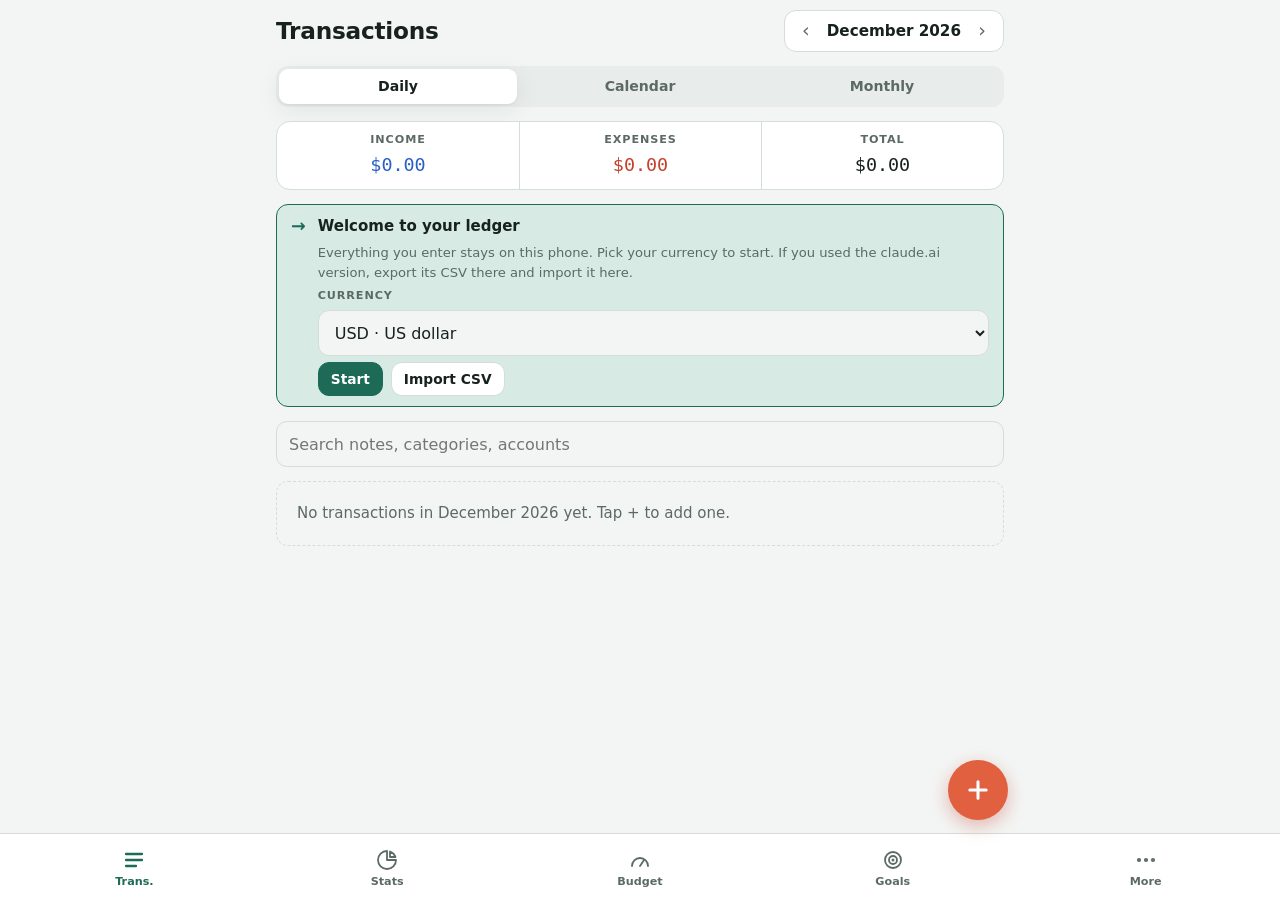
==== index.html @ 8fab9b61 "Spending Ledger: installable offline money manager Installable web app with income, expenses, transf" ====
<!doctype html>
<html lang="en">
<head>
<meta charset="utf-8">
<meta name="viewport" content="width=device-width, initial-scale=1, viewport-fit=cover">
<title>Spending Ledger</title>
<meta name="description" content="Private money manager: expenses, income, budgets, goals and insights.">
<meta name="theme-color" content="#1d6b57">
<meta name="apple-mobile-web-app-capable" content="yes">
<meta name="mobile-web-app-capable" content="yes">
<meta name="apple-mobile-web-app-title" content="Ledger">
<meta name="apple-mobile-web-app-status-bar-style" content="default">
<meta name="format-detection" content="telephone=no">
<link rel="manifest" href="manifest.webmanifest">
<link rel="icon" type="image/png" sizes="32x32" href="icons/favicon-32.png">
<link rel="apple-touch-icon" href="icons/apple-touch-icon.png">
<link rel="stylesheet" href="styles.css">
</head>
<body>
<div class="app">
  <header class="top">
    <h1 id="viewTitle">Transactions</h1>
    <div class="month" id="monthSwitch" role="group" aria-label="Period">
      <button id="prev" aria-label="Previous">‹</button>
      <span id="periodLabel" aria-live="polite"></span>
      <button id="next" aria-label="Next">›</button>
    </div>
  </header>

  <nav class="subtabs" id="subtabs" aria-label="View"></nav>

  <section class="period" id="period" aria-label="Period totals">
    <div><span class="label">Income</span><span class="big num inc" id="pInc">–</span></div>
    <div><span class="label">Expenses</span><span class="big num exp" id="pExp">–</span></div>
    <div><span class="label">Total</span><span class="big num" id="pTot">–</span></div>
  </section>

  <section class="alerts" id="alerts" aria-live="polite"></section>
  <div id="banner"></div>
  <main id="main" class="stack"></main>
</div>

<button class="fab" id="fab" aria-label="Add a transaction"><svg viewBox="0 0 24 24" aria-hidden="true"><path d="M12 5v14M5 12h14"/></svg></button>

<nav class="bottom" id="bottomNav" aria-label="Sections">
  <button data-tab="trans"><svg viewBox="0 0 24 24" aria-hidden="true"><path d="M4 6h16M4 12h16M4 18h10"/></svg><span>Trans.</span></button>
  <button data-tab="stats"><svg viewBox="0 0 24 24" aria-hidden="true"><path d="M12 3a9 9 0 1 0 9 9h-9z"/><path d="M15 3.5A9 9 0 0 1 20.5 9H15z"/></svg><span>Stats</span></button>
  <button data-tab="budget"><svg viewBox="0 0 24 24" aria-hidden="true"><path d="M4 18a8 8 0 1 1 16 0"/><path d="M12 18l4-6"/></svg><span>Budget</span></button>
  <button data-tab="goals"><svg viewBox="0 0 24 24" aria-hidden="true"><circle cx="12" cy="12" r="8"/><circle cx="12" cy="12" r="4"/><circle cx="12" cy="12" r=".6"/></svg><span>Goals</span></button>
  <button data-tab="more"><svg viewBox="0 0 24 24" aria-hidden="true"><circle cx="5" cy="12" r="1.2"/><circle cx="12" cy="12" r="1.2"/><circle cx="19" cy="12" r="1.2"/></svg><span>More</span></button>
</nav>

<!-- transaction sheet -->
<div class="overlay" id="sheet" hidden>
  <form class="sheet" id="sheetForm" role="dialog" aria-modal="true" aria-labelledby="sheetTitle" autocomplete="off">
    <div class="sheet-head"><h2 id="sheetTitle">New transaction</h2><button type="button" class="icon-btn" id="sheetClose">Close</button></div>
    <div class="seg" id="typeSeg" role="group" aria-label="Type">
      <button type="button" data-t="income">Income</button><button type="button" data-t="expense">Expense</button><button type="button" data-t="transfer">Transfer</button>
    </div>
    <div class="row2">
      <div class="field"><label class="label" for="tDate">Date</label><input id="tDate" type="date" required></div>
      <div class="field"><label class="label" for="tAmount">Amount</label><input id="tAmount" class="amount" inputmode="decimal" placeholder="0.00" required></div>
    </div>
    <div class="row2">
      <div class="field" id="fCat"><label class="label" for="tCat">Category</label><select id="tCat"></select></div>
      <div class="field" id="fSub" hidden><label class="label" for="tSub">Subcategory</label><select id="tSub"></select></div>
      <div class="field"><label class="label" for="tAcc" id="tAccLabel">Account</label><select id="tAcc"></select></div>
      <div class="field" id="fTo" hidden><label class="label" for="tTo">To account</label><select id="tTo"></select></div>
    </div>
    <div class="field"><label class="label" for="tNote">Note</label><input id="tNote" maxlength="120" placeholder="e.g. Lunch with team"></div>
    <div class="field" id="fRepeat"><label class="label" for="tRepeat">Repeat</label>
      <select id="tRepeat"><option value="">Never</option><option value="weekly">Every week</option><option value="biweekly">Every 2 weeks</option><option value="monthly">Every month</option><option value="yearly">Every year</option></select>
    </div>
    <div class="hint" id="tHint"></div>
    <div class="acts">
      <button type="button" class="btn danger" id="tDelete" hidden>Delete</button>
      <span class="spacer"></span>
      <button type="button" class="btn" id="tMore">Save &amp; add another</button>
      <button type="submit" class="btn primary" id="tSave">Save</button>
    </div>
  </form>
</div>

<!-- generic form sheet -->
<div class="overlay" id="formSheet" hidden>
  <form class="sheet" id="genForm" role="dialog" aria-modal="true" aria-labelledby="genTitle" autocomplete="off">
    <div class="sheet-head"><h2 id="genTitle"></h2><button type="button" class="icon-btn" id="genClose">Close</button></div>
    <div id="genBody" class="stack-sm"></div>
    <div class="acts" id="genActs"></div>
  </form>
</div>

<!-- over-budget / confirm -->
<div class="overlay center" id="confirm" hidden>
  <div class="modal" role="alertdialog" aria-modal="true" aria-labelledby="mTitle" aria-describedby="mBody">
    <h2 id="mTitle"></h2>
    <p id="mBody"></p>
    <div class="facts" id="mFacts"></div>
    <div class="acts"><button class="btn" id="mCancel">Cancel</button><button class="btn primary" id="mConfirm">OK</button></div>
  </div>
</div>

<!-- PIN lock -->
<div class="lock" id="lock" hidden>
  <div class="lock-inner">
    <img src="icons/icon-192.png" alt="" width="72" height="72">
    <h2 id="lockTitle">Enter your PIN</h2>
    <div class="pin-dots" id="pinDots" aria-hidden="true"></div>
    <p class="hint" id="lockMsg">&nbsp;</p>
    <div class="pad" id="pad"></div>
    <button class="linkbtn" id="forgot">Forgot PIN?</button>
  </div>
</div>

<div class="toasts" id="toasts" aria-live="polite"></div>
<input type="file" id="fileIn" accept=".json,.csv,application/json,text/csv" hidden>
<script src="app.js"></script>
</body>
</html>
---- styles.css ----
/* Spending Ledger: a pocket money manager. Header + period bar, active view, floating +, bottom tab bar. */
:root {
  --bg: #f3f5f4; --surface: #ffffff; --sunk: #e8ecea; --line: #d5dcd9; --fg: #17211d; --muted: #5b6a64;
  --accent: #1d6b57; --accent-ink: #ffffff; --accent-soft: #d7ebe4;
  --inc: #2a5fc4; --exp: #c4412d; --xfer: #5b6a64; --fab: #e0603f;
  --ok: #2c7a4b; --warn: #a2610a; --warn-soft: #fbecd2; --over: #b42a2a; --over-soft: #f8dddb;
  --c1: #1d6b57; --c2: #3b5fa8; --c3: #a2610a; --c4: #8a3f8f; --c5: #b4473a; --c6: #4f7a1f; --c7: #2a7f95; --c8: #6b5b45;
  --scrim: rgba(10,18,15,.5);
  --shadow: 0 1px 2px rgba(20,35,30,.06), 0 6px 24px rgba(20,35,30,.08);
  --f-display: ui-rounded, "SF Pro Rounded", "Segoe UI Variable Display", system-ui, -apple-system, "Segoe UI", Roboto, sans-serif;
  --f-body: system-ui, -apple-system, "Segoe UI", Roboto, "Helvetica Neue", Arial, sans-serif;
  --f-mono: ui-monospace, "SF Mono", "SFMono-Regular", Menlo, Consolas, "Roboto Mono", monospace;
  --nav-h: 62px;
  color-scheme: light;
}
@media (prefers-color-scheme: dark) {
  :root {
    --bg: #0f1513; --surface: #161e1b; --sunk: #1d2724; --line: #2b3733; --fg: #e4ece8; --muted: #93a39c;
    --accent: #5cc3a3; --accent-ink: #08201a; --accent-soft: #19342c;
    --inc: #7fa6f2; --exp: #f08a76; --xfer: #93a39c; --fab: #e8704f;
    --ok: #6cc98f; --warn: #e3a64a; --warn-soft: #33270f; --over: #f07a70; --over-soft: #3a1a18;
    --c1: #5cc3a3; --c2: #86a6e8; --c3: #e3a64a; --c4: #cf8ad3; --c5: #ec8a7c; --c6: #a3cf6c; --c7: #6cc6db; --c8: #c4b294;
    --scrim: rgba(0,0,0,.6); --shadow: 0 1px 2px rgba(0,0,0,.3), 0 6px 24px rgba(0,0,0,.3);
    color-scheme: dark;
  }
}
* { box-sizing: border-box; -webkit-tap-highlight-color: transparent; }
[hidden] { display: none !important; }
html { -webkit-text-size-adjust: 100%; }
body { margin: 0; background: var(--bg); color: var(--fg); font-family: var(--f-body); font-size: 15px; line-height: 1.5; overscroll-behavior-y: none; }
.app { max-width: 760px; margin: 0 auto; padding-top: calc(10px + env(safe-area-inset-top, 0px)); padding-bottom: calc(var(--nav-h) + 96px + env(safe-area-inset-bottom, 0px)); padding-left: max(16px, env(safe-area-inset-left, 0px)); padding-right: max(16px, env(safe-area-inset-right, 0px)); display: grid; gap: 14px; }
.num { font-family: var(--f-mono); font-variant-numeric: tabular-nums; }
h1, h2, h3 { font-family: var(--f-display); margin: 0; letter-spacing: -0.01em; text-wrap: balance; }
h1 { font-size: 1.45rem; font-weight: 700; }
h2 { font-size: 1.08rem; font-weight: 700; }
h3 { font-size: .95rem; font-weight: 700; }
p { margin: 0; }
.label { font-size: .7rem; text-transform: uppercase; letter-spacing: .08em; color: var(--muted); font-weight: 600; }
button, input, select { font: inherit; color: inherit; }
button { cursor: pointer; }
:focus-visible { outline: 2px solid var(--accent); outline-offset: 2px; }
.inc { color: var(--inc); } .exp { color: var(--exp); } .xfer { color: var(--xfer); } .good { color: var(--ok); } .bad { color: var(--over); }
.hint { font-size: .82rem; color: var(--muted); }
.hint.warn { color: var(--warn); } .hint.over { color: var(--over); font-weight: 600; }
.stack { display: grid; gap: 14px; min-width: 0; }
.stack-sm { display: grid; gap: 12px; min-width: 0; }

/* header */
.top { display: flex; flex-wrap: wrap; align-items: center; justify-content: space-between; gap: 10px; }
.month { display: flex; align-items: center; background: var(--surface); border: 1px solid var(--line); border-radius: 12px; }
.month button { background: none; border: 0; width: 42px; height: 40px; font-size: 1.2rem; color: var(--muted); border-radius: 12px; }
.month button:active { background: var(--sunk); }
.month span { min-width: 8.5em; text-align: center; font-weight: 600; font-size: .95rem; }
.subtabs { display: flex; gap: 4px; background: var(--sunk); border-radius: 12px; padding: 3px; }
.subtabs:empty { display: none; }
.subtabs button { flex: 1; border: 0; background: none; padding: 7px 8px; border-radius: 9px; font-weight: 600; font-size: .88rem; color: var(--muted); }
.subtabs button[aria-pressed="true"] { background: var(--surface); color: var(--fg); box-shadow: var(--shadow); }

/* period */
.period { display: grid; grid-template-columns: repeat(3, minmax(0, 1fr)); background: var(--surface); border: 1px solid var(--line); border-radius: 14px; }
.period > div { padding: 10px 6px; display: grid; gap: 2px; text-align: center; border-left: 1px solid var(--line); min-width: 0; }
.period > div:first-child { border-left: 0; }
.period .big { font-size: clamp(.85rem, 3.6vw, 1.15rem); font-weight: 500; overflow-wrap: anywhere; }

/* alerts + banners */
.alerts { display: grid; gap: 8px; }
.alerts:empty, #banner:empty { display: none; }
.alert { display: flex; gap: 12px; align-items: flex-start; padding: 10px 14px; border-radius: 12px; border: 1px solid; }
.alert.over { background: var(--over-soft); border-color: var(--over); }
.alert.warn { background: var(--warn-soft); border-color: var(--warn); }
.alert.info { background: var(--accent-soft); border-color: var(--accent); }
.alert strong { display: block; }
.alert .sign { font-family: var(--f-display); font-weight: 800; font-size: 1.1rem; line-height: 1.3; }
.alert.over .sign { color: var(--over); } .alert.warn .sign { color: var(--warn); } .alert.info .sign { color: var(--accent); }
.alert .grow { flex: 1; min-width: 0; display: grid; gap: 6px; }

/* panels + controls */
.panel { background: var(--surface); border: 1px solid var(--line); border-radius: 16px; padding: 16px; display: grid; gap: 12px; min-width: 0; }
.panel-head { display: flex; justify-content: space-between; align-items: center; gap: 10px; flex-wrap: wrap; }
.btn { min-height: 42px; padding: 0 16px; border-radius: 11px; border: 1px solid var(--line); background: var(--surface); font-weight: 600; }
.btn.primary { background: var(--accent); color: var(--accent-ink); border-color: var(--accent); }
.btn.danger { color: var(--over); }
.btn.armed { background: var(--over); color: var(--surface); border-color: var(--over); }
.btn.small { min-height: 34px; padding: 0 12px; font-size: .86rem; }
.btn:disabled { opacity: .5; }
.btn:active { transform: scale(.98); }
.linkbtn { background: none; border: 0; color: var(--accent); font-weight: 600; padding: 6px 2px; }
.icon-btn { background: none; border: 0; color: var(--muted); min-height: 34px; min-width: 34px; border-radius: 9px; font-size: .82rem; padding: 0 8px; font-weight: 600; }
.icon-btn:active { background: var(--sunk); }
.field { display: grid; gap: 5px; min-width: 0; }
.field input, .field select, .search { height: 46px; padding: 0 12px; border-radius: 11px; border: 1px solid var(--line); background: var(--bg); width: 100%; min-width: 0; font-size: 16px; }
.field input:focus, .field select:focus, .search:focus { border-color: var(--accent); outline: none; box-shadow: 0 0 0 3px var(--accent-soft); }
.empty-state { padding: 20px; border: 1px dashed var(--line); border-radius: 12px; color: var(--muted); display: grid; gap: 10px; justify-items: start; }
.swatch { width: 10px; height: 10px; border-radius: 3px; flex: none; display: inline-block; }
.seg { display: flex; background: var(--sunk); border-radius: 11px; padding: 3px; gap: 2px; }
.seg button { flex: 1; border: 0; background: none; padding: 8px 12px; border-radius: 9px; font-weight: 600; font-size: .9rem; color: var(--muted); }
.seg button[aria-pressed="true"] { background: var(--surface); color: var(--fg); box-shadow: var(--shadow); }
.seg button[data-t="income"][aria-pressed="true"] { color: var(--inc); }
.seg button[data-t="expense"][aria-pressed="true"] { color: var(--exp); }
.row-list { display: grid; }
.row-item { display: flex; justify-content: space-between; align-items: center; gap: 10px; padding: 12px 0; border-top: 1px solid var(--line); min-width: 0; }
.row-item:first-child { border-top: 0; }
.row-item .grow { flex: 1; min-width: 0; overflow-wrap: anywhere; }
.row-item .sub { font-size: .8rem; color: var(--muted); }
.pill { font-size: .72rem; font-weight: 600; padding: 2px 8px; border-radius: 99px; white-space: nowrap; border: 1px solid transparent; }
.pill.ok { color: var(--ok); border-color: var(--ok); }
.pill.warn { color: var(--warn); background: var(--warn-soft); }
.pill.over { color: var(--over); background: var(--over-soft); }
.pill.none, .pill.muted { color: var(--muted); border-color: var(--line); }

/* daily */
.day { background: var(--surface); border: 1px solid var(--line); border-radius: 14px; overflow: hidden; }
.day-head { display: grid; grid-template-columns: auto minmax(0, 1fr) auto auto; gap: 10px; align-items: center; padding: 9px 14px; border-bottom: 1px solid var(--line); background: var(--sunk); }
.day-head .d { font-family: var(--f-display); font-size: 1.45rem; font-weight: 700; line-height: 1; }
.day-head .wd { font-size: .76rem; color: var(--muted); }
.day-head .wd b { display: inline-block; background: var(--fg); color: var(--bg); border-radius: 5px; padding: 0 6px; margin-right: 6px; font-weight: 600; }
.day-head .wd b.sun { background: var(--exp); } .day-head .wd b.sat { background: var(--inc); }
.day-head .num { font-size: .84rem; text-align: right; }
.tx { display: grid; grid-template-columns: minmax(64px, 7em) minmax(0, 1fr) auto; gap: 10px; align-items: center; padding: 11px 14px; border: 0; border-top: 1px solid var(--line); width: 100%; text-align: left; background: none; }
.tx:first-of-type { border-top: 0; }
.tx:active { background: var(--sunk); }
.tx .cat { font-size: .8rem; color: var(--muted); overflow-wrap: anywhere; display: flex; gap: 6px; align-items: center; }
.tx .what { min-width: 0; }
.tx .what div { overflow-wrap: anywhere; }
.tx .what .acc { font-size: .76rem; color: var(--muted); }
.tx .amt { font-weight: 500; white-space: nowrap; }
.tx .rep { font-size: .7rem; color: var(--accent); margin-left: 4px; }

/* calendar */
.cal { display: grid; grid-template-columns: repeat(7, minmax(0, 1fr)); border: 1px solid var(--line); border-radius: 14px; overflow: hidden; background: var(--surface); }
.cal .wh { font-size: .7rem; text-align: center; padding: 6px 0; color: var(--muted); font-weight: 600; background: var(--sunk); border-bottom: 1px solid var(--line); }
.cal .wh.sun { color: var(--exp); } .cal .wh.sat { color: var(--inc); }
.cell { min-height: 68px; padding: 4px; border: 0; border-right: 1px solid var(--line); border-bottom: 1px solid var(--line); display: grid; align-content: start; gap: 1px; background: none; text-align: left; min-width: 0; }
.cell:nth-child(7n) { border-right: 0; }
.cell .n { font-size: .78rem; font-weight: 600; }
.cell .v { font-family: var(--f-mono); font-size: .62rem; line-height: 1.25; overflow: hidden; text-overflow: ellipsis; white-space: nowrap; }
.cell.blank { background: var(--bg); }
.cell.today .n { background: var(--accent); color: var(--accent-ink); border-radius: 5px; padding: 0 5px; justify-self: start; }
.cell.sel { box-shadow: inset 0 0 0 2px var(--accent); }

/* monthly table */
.mtable { width: 100%; border-collapse: collapse; }
.mtable th { font-size: .7rem; text-transform: uppercase; letter-spacing: .06em; color: var(--muted); text-align: right; padding: 8px; border-bottom: 1px solid var(--line); }
.mtable th:first-child, .mtable td:first-child { text-align: left; }
.mtable td { padding: 10px 8px; border-bottom: 1px solid var(--line); text-align: right; font-family: var(--f-mono); font-variant-numeric: tabular-nums; font-size: .86rem; white-space: nowrap; }
.mtable td:first-child { font-family: var(--f-body); font-weight: 600; }
.mtable tr.row { cursor: pointer; }
.mtable tr.cur td:first-child { color: var(--accent); }
.mtable tfoot td { font-weight: 600; border-bottom: 0; }
.scroll-x { overflow-x: auto; }

/* stats */
.stats-top { display: grid; grid-template-columns: 200px minmax(0, 1fr); gap: 18px; align-items: center; }
@media (max-width: 560px) { .stats-top { grid-template-columns: minmax(0, 1fr); justify-items: center; } }
.donut { width: 100%; max-width: 200px; display: block; }
.donut text { fill: var(--fg); font-family: var(--f-mono); }
.donut .sub { fill: var(--muted); font-family: var(--f-body); }
.legend { display: grid; gap: 2px; width: 100%; min-width: 0; }
.lg { display: grid; grid-template-columns: 3.3em minmax(0, 1fr) auto; gap: 10px; align-items: center; padding: 9px 6px; border-radius: 9px; background: none; border: 0; text-align: left; width: 100%; }
.lg[aria-pressed="true"] { background: var(--accent-soft); }
.lg .pct { font-family: var(--f-mono); font-size: .76rem; color: var(--surface); border-radius: 5px; text-align: center; padding: 1px 0; font-weight: 600; }
.lg .nm { overflow-wrap: anywhere; }
.subbars { display: grid; gap: 10px; }
.subbar { display: grid; gap: 4px; }
.subbar .b-row { justify-content: space-between; font-size: .88rem; }

/* insights */
.kpis { display: grid; grid-template-columns: repeat(2, minmax(0, 1fr)); gap: 10px; }
.kpi { background: var(--surface); border: 1px solid var(--line); border-radius: 14px; padding: 12px 14px; display: grid; gap: 2px; min-width: 0; }
.kpi .big { font-size: 1.2rem; font-weight: 500; overflow-wrap: anywhere; }
.kpi .delta { font-size: .78rem; font-weight: 600; }
.chart svg { width: 100%; height: auto; display: block; }
.chart text { fill: var(--muted); font-family: var(--f-mono); font-size: 10px; }
.chart .gl { stroke: var(--line); stroke-width: 1; }
.legend-inline { display: flex; gap: 14px; font-size: .78rem; color: var(--muted); }
.legend-inline span { display: inline-flex; align-items: center; gap: 6px; }
.streak { display: flex; gap: 3px; flex-wrap: wrap; }
.streak i { width: 14px; height: 14px; border-radius: 4px; background: var(--sunk); display: block; }
.streak i.free { background: var(--ok); }
.streak i.spent { background: var(--exp); opacity: .55; }
.streak i.future { background: transparent; border: 1px dashed var(--line); }

/* budgets */
.budget { display: grid; gap: 8px; padding: 12px 0; border-top: 1px solid var(--line); }
.budget:first-child { border-top: 0; }
.b-row { display: flex; align-items: center; gap: 10px; min-width: 0; flex-wrap: wrap; }
.b-name { font-weight: 600; flex: 1; min-width: 0; overflow-wrap: anywhere; display: flex; align-items: center; gap: 8px; }
.b-fig { font-size: .86rem; color: var(--muted); }
.b-fig b { color: var(--fg); font-weight: 500; }
.bar { height: 8px; border-radius: 4px; background: var(--sunk); overflow: hidden; }
.bar i { display: block; height: 100%; border-radius: 4px; background: var(--ok); transition: width .3s ease; }
.bar i.warn { background: var(--warn); } .bar i.over { background: var(--over); }
.sub-split { display: flex; flex-wrap: wrap; gap: 4px 12px; font-size: .8rem; color: var(--muted); }
.sub-split b { color: var(--fg); font-weight: 500; }
.edit-grid { display: grid; grid-template-columns: repeat(auto-fit, minmax(140px, 1fr)); gap: 10px; }
.edit-grid .acts, .edit-grid .full { grid-column: 1 / -1; }
.edit-grid .acts { display: flex; gap: 8px; flex-wrap: wrap; }
.subs-ed { display: grid; gap: 6px; }
.sub-row { display: flex; gap: 6px; align-items: center; }
.chips { display: flex; flex-wrap: wrap; gap: 6px; }
.chip { min-height: 34px; padding: 0 12px; border-radius: 99px; border: 1px solid var(--line); background: transparent; font-size: .86rem; display: inline-flex; align-items: center; gap: 6px; }
.figs3 { display: grid; grid-template-columns: repeat(3, minmax(0, 1fr)); gap: 8px; }
.figs3 > div { display: grid; gap: 2px; text-align: center; min-width: 0; }
.figs3 .big { font-size: clamp(.9rem, 3.8vw, 1.15rem); font-weight: 500; overflow-wrap: anywhere; }

/* goals */
.goals { display: grid; grid-template-columns: repeat(auto-fill, minmax(260px, 1fr)); gap: 12px; }
.goal { background: var(--surface); border: 1px solid var(--line); border-radius: 16px; padding: 16px; display: grid; gap: 12px; min-width: 0; }
.goal-top { display: grid; grid-template-columns: 84px minmax(0, 1fr); gap: 14px; align-items: center; }
.ring { width: 84px; height: 84px; display: block; }
.ring text { fill: var(--fg); font-family: var(--f-mono); font-size: 15px; font-weight: 600; }
.goal h3 { font-size: 1.05rem; overflow-wrap: anywhere; }
.goal .acts { display: flex; gap: 6px; flex-wrap: wrap; }

/* accounts */
.acc-group h3 { padding: 6px 0; color: var(--muted); font-size: .74rem; text-transform: uppercase; letter-spacing: .08em; font-family: var(--f-body); display: flex; justify-content: space-between; }

/* bottom nav + fab */
.bottom { position: fixed; left: 0; right: 0; bottom: 0; z-index: 30; background: var(--surface); border-top: 1px solid var(--line); display: grid; grid-template-columns: repeat(5, 1fr); padding: 4px max(8px, env(safe-area-inset-right, 0px)) env(safe-area-inset-bottom, 0px) max(8px, env(safe-area-inset-left, 0px)); }
.bottom button { background: none; border: 0; height: var(--nav-h); display: grid; place-items: center; align-content: center; gap: 2px; color: var(--muted); font-size: .7rem; font-weight: 600; }
.bottom svg { width: 24px; height: 24px; fill: none; stroke: currentColor; stroke-width: 1.8; stroke-linecap: round; stroke-linejoin: round; }
.bottom button[aria-current="page"] { color: var(--accent); }
.bottom button[aria-current="page"] svg { stroke-width: 2.3; }
.fab { position: fixed; right: max(18px, calc(env(safe-area-inset-right, 0px) + 12px)); bottom: calc(var(--nav-h) + 18px + env(safe-area-inset-bottom, 0px)); width: 60px; height: 60px; border-radius: 50%; border: 0; background: var(--fab); color: #fff; box-shadow: 0 6px 18px rgba(196,65,45,.35); z-index: 31; display: grid; place-items: center; }
.fab svg { width: 28px; height: 28px; stroke: currentColor; stroke-width: 2.6; stroke-linecap: round; fill: none; }
.fab:active { transform: scale(.95); }
@media (min-width: 800px) { .fab { right: calc(50% - 380px + 12px); } }

/* sheets */
.overlay { position: fixed; inset: 0; background: var(--scrim); display: grid; align-items: end; justify-items: center; z-index: 50; padding-top: calc(24px + env(safe-area-inset-top, 0px)); }
.overlay.center { align-items: center; padding: 20px max(16px, env(safe-area-inset-right, 0px)) 20px max(16px, env(safe-area-inset-left, 0px)); z-index: 55; }
@media (min-width: 640px) { .overlay { align-items: center; padding: 24px; } }
.sheet { background: var(--surface); width: 100%; max-width: 500px; border-radius: 20px 20px 0 0; padding: 18px max(18px, env(safe-area-inset-right, 0px)) calc(18px + env(safe-area-inset-bottom, 0px)) max(18px, env(safe-area-inset-left, 0px)); display: grid; gap: 14px; max-height: 100%; overflow-y: auto; box-shadow: var(--shadow); animation: up .22s ease-out; }
@media (min-width: 640px) { .sheet { border-radius: 20px; padding: 22px; } }
@keyframes up { from { transform: translateY(30px); opacity: .6; } to { transform: none; opacity: 1; } }
.sheet-head { display: flex; justify-content: space-between; align-items: center; }
.sheet .row2 { display: grid; grid-template-columns: repeat(2, minmax(0, 1fr)); gap: 12px; }
.sheet .amount { font-family: var(--f-mono); font-size: 1.3rem !important; height: 52px; }
.acts { display: flex; gap: 8px; flex-wrap: wrap; justify-content: flex-end; }
.acts .spacer { flex: 1; }
.modal { background: var(--surface); border-radius: 18px; padding: 22px; max-width: 420px; width: 100%; display: grid; gap: 14px; box-shadow: var(--shadow); }
.modal.danger { border-top: 5px solid var(--over); }
.modal.danger h2 { color: var(--over); }
.facts { display: grid; grid-template-columns: 1fr auto; gap: 4px 16px; background: var(--sunk); border-radius: 10px; padding: 12px 14px; font-size: .9rem; }
.facts:empty { display: none; }
.facts .num { text-align: right; }
.facts .tot { font-weight: 600; color: var(--over); }

/* lock */
.lock { position: fixed; inset: 0; z-index: 80; background: var(--bg); display: grid; place-items: center; padding: env(safe-area-inset-top, 0px) 16px env(safe-area-inset-bottom, 0px); }
.lock-inner { display: grid; justify-items: center; gap: 14px; width: 100%; max-width: 320px; }
.lock img { border-radius: 18px; }
.pin-dots { display: flex; gap: 14px; height: 16px; }
.pin-dots i { width: 14px; height: 14px; border-radius: 50%; border: 2px solid var(--muted); }
.pin-dots i.on { background: var(--fg); border-color: var(--fg); }
.pin-dots.shake { animation: shake .35s; }
@keyframes shake { 25% { transform: translateX(-8px); } 75% { transform: translateX(8px); } }
.pad { display: grid; grid-template-columns: repeat(3, 76px); gap: 14px; }
.pad button { height: 76px; border-radius: 50%; border: 0; background: var(--surface); font-size: 1.6rem; font-family: var(--f-display); box-shadow: var(--shadow); }
.pad button:active { background: var(--sunk); }
.pad button.ghost { background: none; box-shadow: none; font-size: .95rem; color: var(--muted); }

/* toast */
.toasts { position: fixed; left: 0; right: 0; bottom: calc(var(--nav-h) + 90px + env(safe-area-inset-bottom, 0px)); padding: 0 16px; display: grid; justify-items: center; gap: 8px; pointer-events: none; z-index: 70; }
.toast { background: var(--fg); color: var(--bg); padding: 10px 16px; border-radius: 12px; font-size: .9rem; box-shadow: var(--shadow); max-width: 480px; pointer-events: auto; display: flex; gap: 12px; align-items: center; }
.toast.warn { background: var(--warn); color: #fff; }
.toast.over { background: var(--over); color: #fff; }
.toast button { background: none; border: 0; color: inherit; font-weight: 700; text-decoration: underline; padding: 0; }
@media (prefers-reduced-motion: reduce) { .bar i { transition: none; } .sheet { animation: none; } .pin-dots.shake { animation: none; } }
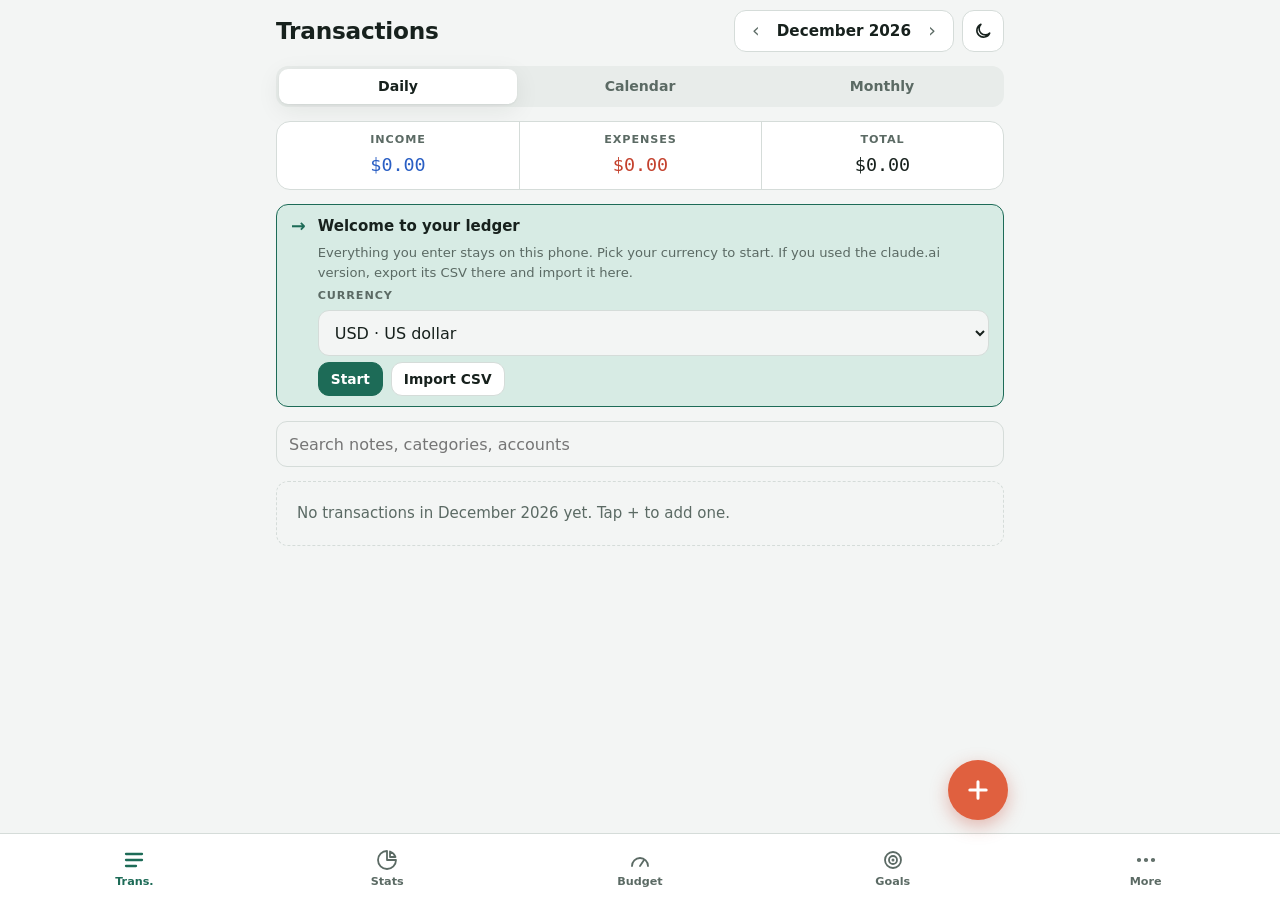
==== commit 50440ec4: "Add light/dark theme and step-by-step install help - Theme: Match phone, Light or Dark under More, p" ====
--- a/index.html
+++ b/index.html
@@ -5,7 +5,8 @@
 <meta name="viewport" content="width=device-width, initial-scale=1, viewport-fit=cover">
 <title>Spending Ledger</title>
 <meta name="description" content="Private money manager: expenses, income, budgets, goals and insights.">
-<meta name="theme-color" content="#1d6b57">
+<meta name="theme-color" content="#f3f5f4" media="(prefers-color-scheme: light)">
+<meta name="theme-color" content="#0f1513" media="(prefers-color-scheme: dark)">
 <meta name="apple-mobile-web-app-capable" content="yes">
 <meta name="mobile-web-app-capable" content="yes">
 <meta name="apple-mobile-web-app-title" content="Ledger">
@@ -15,15 +16,22 @@
 <link rel="icon" type="image/png" sizes="32x32" href="icons/favicon-32.png">
 <link rel="apple-touch-icon" href="icons/apple-touch-icon.png">
 <link rel="stylesheet" href="styles.css">
+<script>
+  // Apply the saved theme before first paint so there is no flash.
+  try { var t = localStorage.getItem('ledger-theme'); if (t === 'light' || t === 'dark') document.documentElement.setAttribute('data-theme', t); } catch (e) {}
+</script>
 </head>
 <body>
 <div class="app">
   <header class="top">
     <h1 id="viewTitle">Transactions</h1>
-    <div class="month" id="monthSwitch" role="group" aria-label="Period">
-      <button id="prev" aria-label="Previous">‹</button>
-      <span id="periodLabel" aria-live="polite"></span>
-      <button id="next" aria-label="Next">›</button>
+    <div class="top-right">
+      <div class="month" id="monthSwitch" role="group" aria-label="Period">
+        <button id="prev" aria-label="Previous">‹</button>
+        <span id="periodLabel" aria-live="polite"></span>
+        <button id="next" aria-label="Next">›</button>
+      </div>
+      <button class="theme-btn" id="themeBtn" type="button" aria-label="Switch theme"></button>
     </div>
   </header>
 
--- a/styles.css
+++ b/styles.css
@@ -14,7 +14,7 @@
   color-scheme: light;
 }
 @media (prefers-color-scheme: dark) {
-  :root {
+  :root:not([data-theme="light"]) {
     --bg: #0f1513; --surface: #161e1b; --sunk: #1d2724; --line: #2b3733; --fg: #e4ece8; --muted: #93a39c;
     --accent: #5cc3a3; --accent-ink: #08201a; --accent-soft: #19342c;
     --inc: #7fa6f2; --exp: #f08a76; --xfer: #93a39c; --fab: #e8704f;
@@ -23,6 +23,15 @@
     --scrim: rgba(0,0,0,.6); --shadow: 0 1px 2px rgba(0,0,0,.3), 0 6px 24px rgba(0,0,0,.3);
     color-scheme: dark;
   }
+}
+:root[data-theme="dark"] {
+  --bg: #0f1513; --surface: #161e1b; --sunk: #1d2724; --line: #2b3733; --fg: #e4ece8; --muted: #93a39c;
+  --accent: #5cc3a3; --accent-ink: #08201a; --accent-soft: #19342c;
+  --inc: #7fa6f2; --exp: #f08a76; --xfer: #93a39c; --fab: #e8704f;
+  --ok: #6cc98f; --warn: #e3a64a; --warn-soft: #33270f; --over: #f07a70; --over-soft: #3a1a18;
+  --c1: #5cc3a3; --c2: #86a6e8; --c3: #e3a64a; --c4: #cf8ad3; --c5: #ec8a7c; --c6: #a3cf6c; --c7: #6cc6db; --c8: #c4b294;
+  --scrim: rgba(0,0,0,.6); --shadow: 0 1px 2px rgba(0,0,0,.3), 0 6px 24px rgba(0,0,0,.3);
+  color-scheme: dark;
 }
 * { box-sizing: border-box; -webkit-tap-highlight-color: transparent; }
 [hidden] { display: none !important; }
@@ -46,6 +55,17 @@
 .stack-sm { display: grid; gap: 12px; min-width: 0; }
 
 /* header */
+.top-right { display: flex; align-items: center; gap: 8px; }
+.theme-btn { width: 42px; height: 42px; border-radius: 12px; border: 1px solid var(--line); background: var(--surface); color: var(--fg); display: grid; place-items: center; flex: none; }
+.theme-btn svg { width: 20px; height: 20px; fill: none; stroke: currentColor; stroke-width: 1.9; stroke-linecap: round; stroke-linejoin: round; }
+.theme-btn:active { background: var(--sunk); }
+.steps { margin: 0; padding-left: 1.3em; display: grid; gap: 8px; }
+.steps li { padding-left: 2px; }
+.steps b { font-weight: 600; }
+.kbd { display: inline-flex; align-items: center; gap: 4px; padding: 0 6px; border: 1px solid var(--line); border-radius: 6px; background: var(--sunk); font-size: .85em; white-space: nowrap; }
+.kbd svg { width: 14px; height: 14px; fill: none; stroke: currentColor; stroke-width: 2; stroke-linecap: round; stroke-linejoin: round; }
+.linkbox { display: flex; gap: 8px; align-items: center; }
+.linkbox input { flex: 1; min-width: 0; height: 42px; padding: 0 10px; border-radius: 10px; border: 1px solid var(--line); background: var(--bg); font-size: 14px; }
 .top { display: flex; flex-wrap: wrap; align-items: center; justify-content: space-between; gap: 10px; }
 .month { display: flex; align-items: center; background: var(--surface); border: 1px solid var(--line); border-radius: 12px; }
 .month button { background: none; border: 0; width: 42px; height: 40px; font-size: 1.2rem; color: var(--muted); border-radius: 12px; }
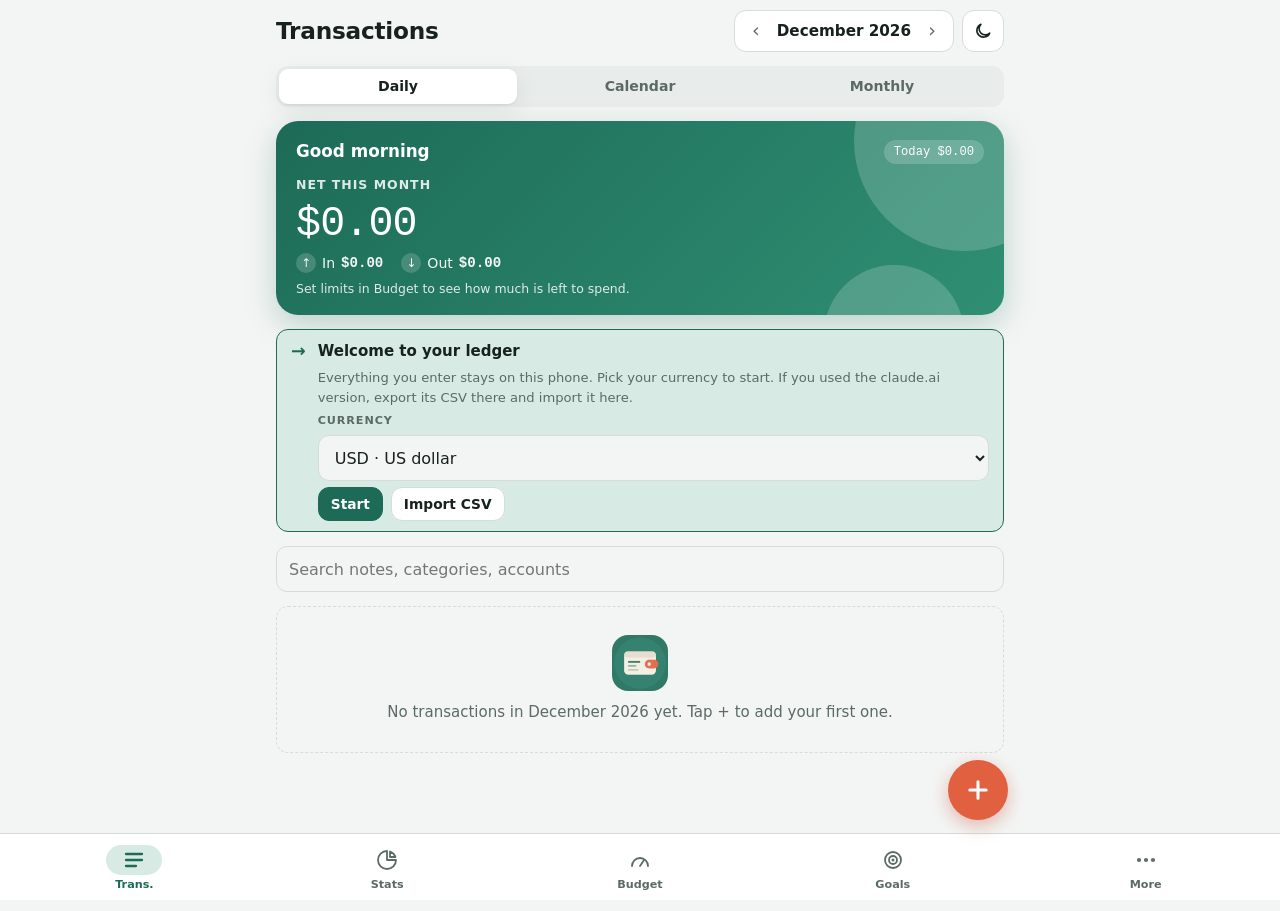
==== commit a55862ec: "v4: safer PIN, working PIN recovery, livelier UI, automatic updates Security - Changing or removing " ====
--- a/index.html
+++ b/index.html
@@ -36,6 +36,8 @@
   </header>
 
   <nav class="subtabs" id="subtabs" aria-label="View"></nav>
+
+  <section class="hero" id="hero" aria-label="This month" hidden></section>
 
   <section class="period" id="period" aria-label="Period totals">
     <div><span class="label">Income</span><span class="big num inc" id="pInc">–</span></div>
@@ -120,6 +122,14 @@
   </div>
 </div>
 
+<div class="updating" id="updating" hidden>
+  <div class="upd-card" role="status" aria-live="polite">
+    <span class="spinner" aria-hidden="true"></span>
+    <strong id="updMsg">Updating Ledger…</strong>
+    <span class="hint">Your transactions stay on this phone.</span>
+  </div>
+</div>
+
 <div class="toasts" id="toasts" aria-live="polite"></div>
 <input type="file" id="fileIn" accept=".json,.csv,application/json,text/csv" hidden>
 <script src="app.js"></script>
--- a/styles.css
+++ b/styles.css
@@ -11,6 +11,7 @@
   --f-body: system-ui, -apple-system, "Segoe UI", Roboto, "Helvetica Neue", Arial, sans-serif;
   --f-mono: ui-monospace, "SF Mono", "SFMono-Regular", Menlo, Consolas, "Roboto Mono", monospace;
   --nav-h: 62px;
+  --hero-a: #1d6b57; --hero-b: #2f8f73; --hero-ink: #ffffff; --hero-soft: rgba(255,255,255,.18);
   color-scheme: light;
 }
 @media (prefers-color-scheme: dark) {
@@ -21,6 +22,7 @@
     --ok: #6cc98f; --warn: #e3a64a; --warn-soft: #33270f; --over: #f07a70; --over-soft: #3a1a18;
     --c1: #5cc3a3; --c2: #86a6e8; --c3: #e3a64a; --c4: #cf8ad3; --c5: #ec8a7c; --c6: #a3cf6c; --c7: #6cc6db; --c8: #c4b294;
     --scrim: rgba(0,0,0,.6); --shadow: 0 1px 2px rgba(0,0,0,.3), 0 6px 24px rgba(0,0,0,.3);
+    --hero-a: #1c4f42; --hero-b: #15352d; --hero-ink: #e9f5f0; --hero-soft: rgba(255,255,255,.12);
     color-scheme: dark;
   }
 }
@@ -31,6 +33,7 @@
   --ok: #6cc98f; --warn: #e3a64a; --warn-soft: #33270f; --over: #f07a70; --over-soft: #3a1a18;
   --c1: #5cc3a3; --c2: #86a6e8; --c3: #e3a64a; --c4: #cf8ad3; --c5: #ec8a7c; --c6: #a3cf6c; --c7: #6cc6db; --c8: #c4b294;
   --scrim: rgba(0,0,0,.6); --shadow: 0 1px 2px rgba(0,0,0,.3), 0 6px 24px rgba(0,0,0,.3);
+  --hero-a: #1c4f42; --hero-b: #15352d; --hero-ink: #e9f5f0; --hero-soft: rgba(255,255,255,.12);
   color-scheme: dark;
 }
 * { box-sizing: border-box; -webkit-tap-highlight-color: transparent; }
@@ -136,9 +139,12 @@
 .day-head .wd b { display: inline-block; background: var(--fg); color: var(--bg); border-radius: 5px; padding: 0 6px; margin-right: 6px; font-weight: 600; }
 .day-head .wd b.sun { background: var(--exp); } .day-head .wd b.sat { background: var(--inc); }
 .day-head .num { font-size: .84rem; text-align: right; }
-.tx { display: grid; grid-template-columns: minmax(64px, 7em) minmax(0, 1fr) auto; gap: 10px; align-items: center; padding: 11px 14px; border: 0; border-top: 1px solid var(--line); width: 100%; text-align: left; background: none; }
+.tx { display: grid; grid-template-columns: 38px minmax(0, 1fr) auto; gap: 12px; align-items: center; padding: 11px 14px; border: 0; border-top: 1px solid var(--line); width: 100%; text-align: left; background: none; }
 .tx:first-of-type { border-top: 0; }
-.tx:active { background: var(--sunk); }
+.tx { transition: background .15s, transform .12s; }
+.tx:active { background: var(--sunk); transform: scale(.99); }
+.avatar { width: 38px; height: 38px; border-radius: 12px; display: grid; place-items: center; font-family: var(--f-display); font-weight: 700; font-size: 1rem; color: var(--c); background: var(--sunk); background: color-mix(in srgb, var(--c) 16%, transparent); }
+.tx .t1 { font-weight: 500; }
 .tx .cat { font-size: .8rem; color: var(--muted); overflow-wrap: anywhere; display: flex; gap: 6px; align-items: center; }
 .tx .what { min-width: 0; }
 .tx .what div { overflow-wrap: anywhere; }
@@ -232,6 +238,14 @@
 .goal h3 { font-size: 1.05rem; overflow-wrap: anywhere; }
 .goal .acts { display: flex; gap: 6px; flex-wrap: wrap; }
 
+/* behind the scenes */
+.kv { display: grid; grid-template-columns: minmax(0, 1fr) minmax(0, 1.3fr); gap: 0; margin: 0; font-size: .86rem; }
+.kv dt, .kv dd { margin: 0; padding: 8px 0; border-top: 1px solid var(--line); min-width: 0; overflow-wrap: anywhere; }
+.kv dt { color: var(--muted); padding-right: 10px; }
+.kv dt:first-of-type, .kv dt:first-of-type + dd { border-top: 0; }
+@media (max-width: 420px) { .kv { grid-template-columns: minmax(0, 1fr); } .kv dd { border-top: 0; padding-top: 0; } }
+.raw { margin: 0; max-height: 50vh; overflow: auto; background: var(--sunk); border-radius: 10px; padding: 12px; font-family: var(--f-mono); font-size: .74rem; line-height: 1.45; white-space: pre; }
+
 /* accounts */
 .acc-group h3 { padding: 6px 0; color: var(--muted); font-size: .74rem; text-transform: uppercase; letter-spacing: .08em; font-family: var(--f-body); display: flex; justify-content: space-between; }
 
@@ -267,7 +281,7 @@
 .facts .tot { font-weight: 600; color: var(--over); }
 
 /* lock */
-.lock { position: fixed; inset: 0; z-index: 80; background: var(--bg); display: grid; place-items: center; padding: env(safe-area-inset-top, 0px) 16px env(safe-area-inset-bottom, 0px); }
+.lock { position: fixed; inset: 0; z-index: 46; background: var(--bg); display: grid; place-items: center; padding: env(safe-area-inset-top, 0px) 16px env(safe-area-inset-bottom, 0px); }
 .lock-inner { display: grid; justify-items: center; gap: 14px; width: 100%; max-width: 320px; }
 .lock img { border-radius: 18px; }
 .pin-dots { display: flex; gap: 14px; height: 16px; }
@@ -287,3 +301,77 @@
 .toast.over { background: var(--over); color: #fff; }
 .toast button { background: none; border: 0; color: inherit; font-weight: 700; text-decoration: underline; padding: 0; }
 @media (prefers-reduced-motion: reduce) { .bar i { transition: none; } .sheet { animation: none; } .pin-dots.shake { animation: none; } }
+
+/* ---------- v4: livelier interface ---------- */
+.hero { position: relative; overflow: hidden; border-radius: 22px; padding: 18px 20px 16px; color: var(--hero-ink); background: linear-gradient(135deg, var(--hero-a), var(--hero-b)); display: grid; gap: 6px; box-shadow: 0 10px 30px rgba(29,107,87,.25); }
+.hero::after { content: ""; position: absolute; width: 220px; height: 220px; right: -70px; top: -90px; border-radius: 50%; background: var(--hero-soft); pointer-events: none; }
+.hero::before { content: ""; position: absolute; width: 140px; height: 140px; right: 40px; bottom: -90px; border-radius: 50%; background: var(--hero-soft); pointer-events: none; }
+.hero > * { position: relative; z-index: 1; }
+.hero-top { display: flex; justify-content: space-between; align-items: center; gap: 10px; }
+.hero-greet { font-family: var(--f-display); font-weight: 700; font-size: 1.05rem; }
+.hero-chip { font-size: .76rem; background: var(--hero-soft); padding: 3px 10px; border-radius: 99px; white-space: nowrap; }
+.hero-label { font-size: .78rem; opacity: .85; margin-top: 6px; text-transform: uppercase; letter-spacing: .08em; font-weight: 600; }
+.hero-big { font-size: clamp(1.9rem, 9vw, 2.6rem); font-weight: 500; line-height: 1.1; letter-spacing: -0.02em; overflow-wrap: anywhere; }
+.hero-big.neg { color: #ffd0c8; }
+.hero-row { display: flex; gap: 18px; flex-wrap: wrap; font-size: .88rem; opacity: .95; }
+.hero-row span { display: inline-flex; align-items: center; gap: 6px; }
+.hero-row .arrow { font-style: normal; width: 20px; height: 20px; border-radius: 50%; display: inline-grid; place-items: center; background: var(--hero-soft); font-size: .75rem; }
+.hero-row b { font-weight: 600; }
+.hero-meter { height: 8px; border-radius: 99px; background: var(--hero-soft); overflow: hidden; margin-top: 8px; }
+.hero-meter i { display: block; height: 100%; border-radius: 99px; background: #ffffff; }
+.hero-meter i.warn { background: #ffd28a; } .hero-meter i.over { background: #ff9d8f; }
+.hero-foot { font-size: .78rem; opacity: .85; }
+.period .big.neg, .big.neg { color: var(--over); }
+.empty-state.center { justify-items: center; text-align: center; padding: 28px 20px; }
+.empty-ico { border-radius: 16px; opacity: .9; }
+.rcode { font-family: var(--f-mono); font-size: clamp(1.25rem, 6vw, 1.6rem); letter-spacing: .12em; text-align: center; padding: 16px 10px; border: 2px dashed var(--accent); border-radius: 14px; background: var(--accent-soft); user-select: all; -webkit-user-select: all; }
+
+/* bottom nav pill */
+.bottom .ico { display: grid; place-items: center; width: 56px; height: 30px; border-radius: 99px; transition: background .25s ease, transform .15s ease; }
+.bottom button[aria-current="page"] .ico { background: var(--accent-soft); }
+.bottom button:active .ico { transform: scale(.88); }
+
+/* buttons feel pressable */
+.btn, .chip, .seg button, .subtabs button, .icon-btn, .lg, .cell, .pad button { transition: transform .12s ease, background .2s ease, color .2s ease, box-shadow .2s ease; }
+.btn:active, .chip:active, .pad button:active { transform: scale(.96); }
+.fab { transition: transform .2s cubic-bezier(.2,.9,.3,1.3), box-shadow .2s; }
+.fab svg { transition: transform .25s cubic-bezier(.2,.9,.3,1.3); }
+.fab:active svg { transform: rotate(90deg); }
+
+/* update screen */
+.updating { position: fixed; inset: 0; z-index: 100; background: var(--scrim); display: grid; place-items: center; padding: 20px; }
+.upd-card { background: var(--surface); border-radius: 18px; padding: 24px; display: grid; justify-items: center; gap: 10px; text-align: center; box-shadow: var(--shadow); max-width: 320px; }
+.spinner { width: 34px; height: 34px; border-radius: 50%; border: 3px solid var(--sunk); border-top-color: var(--accent); animation: spin .8s linear infinite; }
+@keyframes spin { to { transform: rotate(360deg); } }
+
+/* save check + confetti */
+.burst { position: fixed; left: 50%; top: 42%; width: 84px; height: 84px; margin: -42px 0 0 -42px; z-index: 75; pointer-events: none; animation: burst .85s cubic-bezier(.2,.9,.3,1.2) forwards; }
+.burst svg { width: 100%; height: 100%; }
+.burst circle { fill: var(--accent); }
+.burst.income circle { fill: var(--inc); } .burst.expense circle { fill: var(--exp); } .burst.transfer circle { fill: var(--xfer); }
+.burst path { fill: none; stroke: #fff; stroke-width: 4.5; stroke-linecap: round; stroke-linejoin: round; stroke-dasharray: 40; stroke-dashoffset: 40; animation: draw .35s .12s ease-out forwards; }
+@keyframes burst { 0% { transform: scale(.3); opacity: 0; } 25% { transform: scale(1.08); opacity: 1; } 70% { transform: scale(1); opacity: 1; } 100% { transform: scale(.9); opacity: 0; } }
+@keyframes draw { to { stroke-dashoffset: 0; } }
+.confetti { position: fixed; inset: 0; pointer-events: none; z-index: 76; overflow: hidden; }
+.confetti i { position: absolute; top: -12px; width: 8px; height: 13px; border-radius: 2px; animation: fall 1.6s ease-in forwards; }
+@keyframes fall { to { top: 105%; transform: rotate(720deg) translateX(40px); } }
+
+@media (prefers-reduced-motion: no-preference) {
+  #main.enter > .stack > *, #main.enter > :not(.stack) { animation: rise .42s cubic-bezier(.2,.8,.2,1) both; animation-delay: calc(var(--i, 0) * 55ms); }
+  #main.enter .day { animation: rise .42s cubic-bezier(.2,.8,.2,1) both; animation-delay: calc(var(--d, 0) * 55ms + 60ms); }
+  #main.enter .bar i, .hero-meter i { animation: grow .8s cubic-bezier(.2,.8,.2,1) both; transform-origin: left center; }
+  #main.enter .donut, #main.enter .ring { animation: pop .6s cubic-bezier(.2,.9,.3,1.25) both; }
+  .hero { animation: rise .45s cubic-bezier(.2,.8,.2,1) both; }
+  .toast { animation: toast-in .3s cubic-bezier(.2,.9,.3,1.25) both; }
+  .overlay, .updating { animation: fade .2s ease-out; }
+  .pin-dots i.on { animation: dot .2s ease-out; }
+  .alert { animation: rise .35s ease-out both; }
+  .fab.pulse { animation: pulse 2s ease-in-out infinite; }
+}
+@keyframes rise { from { opacity: 0; transform: translateY(14px); } }
+@keyframes grow { from { transform: scaleX(0); } }
+@keyframes pop { from { opacity: 0; transform: scale(.8) rotate(-25deg); } }
+@keyframes toast-in { from { opacity: 0; transform: translateY(18px) scale(.95); } }
+@keyframes fade { from { opacity: 0; } }
+@keyframes dot { 0% { transform: scale(.4); } 60% { transform: scale(1.3); } }
+@keyframes pulse { 0%, 100% { box-shadow: 0 6px 18px rgba(196,65,45,.35), 0 0 0 0 rgba(224,96,63,.45); } 50% { box-shadow: 0 6px 18px rgba(196,65,45,.35), 0 0 0 14px rgba(224,96,63,0); } }
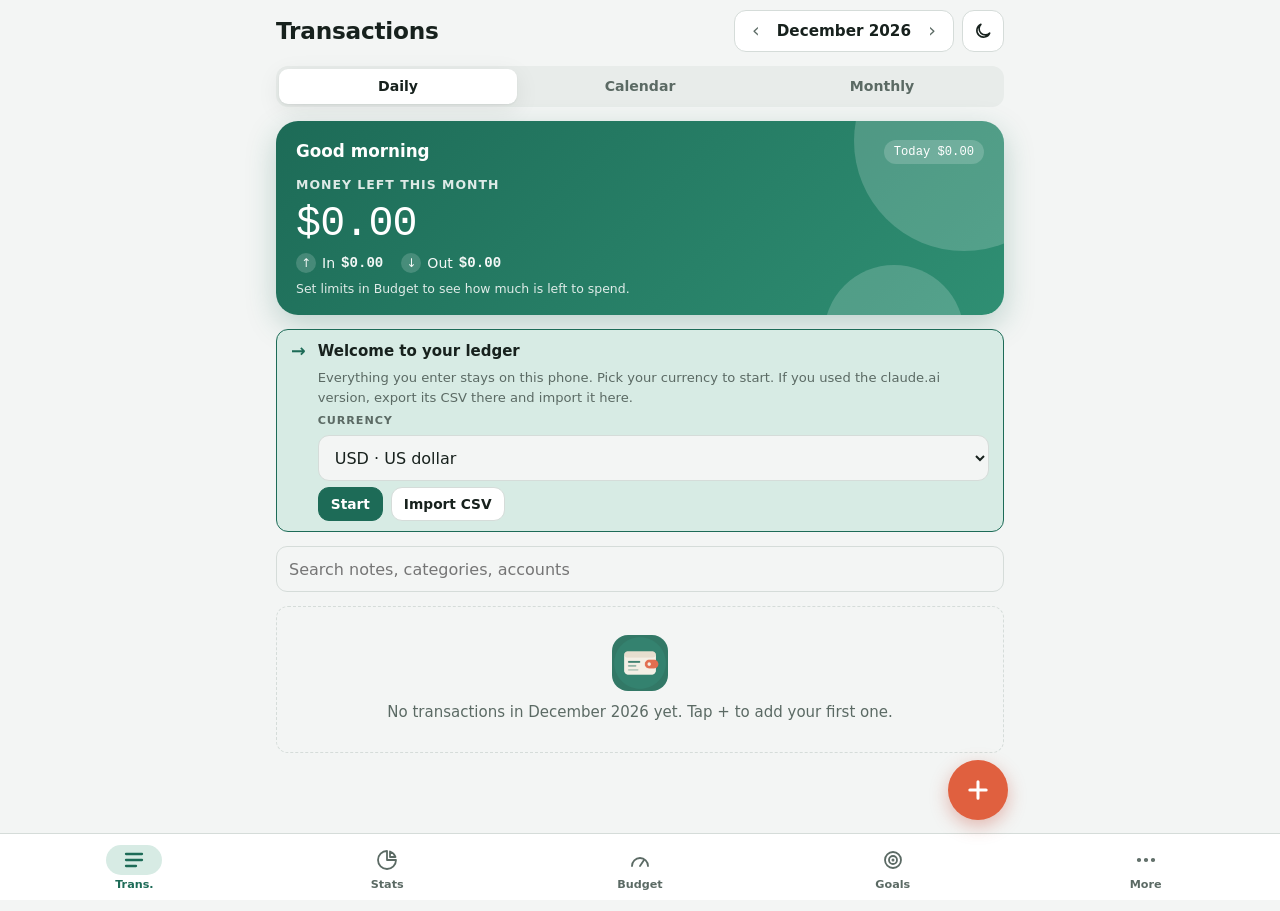
==== commit 6a0de312: "v7: carry money forward, roll over unspent budget, new category picker Month to month - Each month o" ====
--- a/index.html
+++ b/index.html
@@ -71,6 +71,9 @@
       <div class="field"><label class="label" for="tDate">Date</label><input id="tDate" type="date" required></div>
       <div class="field"><label class="label" for="tAmount">Amount</label><input id="tAmount" class="amount" inputmode="decimal" placeholder="0.00" required></div>
     </div>
+    <div class="field" id="fPick"><span class="label">Category</span>
+      <button type="button" class="pick-btn" id="pickBtn" aria-haspopup="dialog"><span class="avatar" id="pickAv" aria-hidden="true"></span><span class="pick-txt"><b id="pickName"></b><small id="pickSub"></small></span><span class="chev" aria-hidden="true">›</span></button>
+    </div>
     <div class="row2">
       <div class="field" id="fCat"><label class="label" for="tCat">Category</label><select id="tCat"></select></div>
       <div class="field" id="fSub" hidden><label class="label" for="tSub">Subcategory</label><select id="tSub"></select></div>
@@ -89,6 +92,14 @@
       <button type="submit" class="btn primary" id="tSave">Save</button>
     </div>
   </form>
+</div>
+
+<!-- category picker -->
+<div class="overlay picker" id="picker" hidden>
+  <div class="sheet pick-sheet" role="dialog" aria-modal="true" aria-labelledby="pickTitle">
+    <div class="sheet-head"><button type="button" class="icon-btn" id="pickBack" hidden>‹ Back</button><h2 id="pickTitle">Choose a category</h2><button type="button" class="icon-btn" id="pickClose">Close</button></div>
+    <div id="pickBody" class="stack-sm"></div>
+  </div>
 </div>
 
 <!-- generic form sheet -->
--- a/styles.css
+++ b/styles.css
@@ -375,3 +375,49 @@
 @keyframes fade { from { opacity: 0; } }
 @keyframes dot { 0% { transform: scale(.4); } 60% { transform: scale(1.3); } }
 @keyframes pulse { 0%, 100% { box-shadow: 0 6px 18px rgba(196,65,45,.35), 0 0 0 0 rgba(224,96,63,.45); } 50% { box-shadow: 0 6px 18px rgba(196,65,45,.35), 0 0 0 14px rgba(224,96,63,0); } }
+
+/* ---------- v7: category picker, month to month ---------- */
+#fCat, #fSub { display: none !important; }
+.pick-btn { display: flex; align-items: center; gap: 12px; width: 100%; min-height: 58px; padding: 8px 12px; border: 1px solid var(--line); border-radius: 14px; background: var(--bg); text-align: left; transition: border-color .2s, transform .12s, box-shadow .2s; }
+.pick-btn:hover { border-color: var(--accent); }
+.pick-btn:active { transform: scale(.99); }
+.pick-btn .pick-txt { flex: 1; min-width: 0; display: grid; }
+.pick-btn b { font-weight: 600; overflow-wrap: anywhere; }
+.pick-btn small { color: var(--muted); font-size: .8rem; font-family: var(--f-mono); }
+.pick-btn small.over { color: var(--over); }
+.pick-btn .chev { font-size: 1.5rem; color: var(--muted); line-height: 1; }
+.picker { z-index: 52; }
+.pick-sheet { max-width: 540px; max-height: 88%; }
+.pick-sheet .sheet-head { gap: 6px; }
+.pick-sheet .sheet-head h2 { flex: 1; }
+.pick-grid { display: grid; grid-template-columns: repeat(3, minmax(0, 1fr)); gap: 10px; }
+@media (min-width: 440px) { .pick-grid { grid-template-columns: repeat(4, minmax(0, 1fr)); } }
+.tile { display: grid; justify-items: center; align-content: start; gap: 6px; padding: 14px 6px 12px; border-radius: 18px; border: 1px solid var(--line); background: var(--surface); min-width: 0; text-align: center; transition: transform .15s ease, border-color .2s, background .2s, box-shadow .2s; }
+.tile .avatar { width: 46px; height: 46px; border-radius: 15px; font-size: 1.15rem; }
+.tile-name { font-size: .82rem; font-weight: 600; line-height: 1.25; overflow-wrap: anywhere; }
+.tile-meta { font-size: .68rem; color: var(--muted); font-family: var(--f-mono); }
+.tile-meta.over { color: var(--over); font-weight: 600; }
+.tile.on { border-color: var(--c); background: var(--accent-soft); background: color-mix(in srgb, var(--c) 12%, var(--surface)); box-shadow: 0 0 0 2px var(--c); }
+.tile:active { transform: scale(.93); }
+.tile.add { --c: var(--accent); border-style: dashed; border-width: 2px; color: var(--accent); }
+.tile.add .avatar { font-size: 1.5rem; font-weight: 500; }
+.pick-chips { display: flex; flex-wrap: wrap; gap: 8px; }
+.pchip { min-height: 42px; padding: 0 16px; border-radius: 99px; border: 1px solid var(--line); background: var(--surface); font-weight: 600; font-size: .9rem; transition: transform .12s, background .2s; }
+.pchip:active { transform: scale(.95); }
+.pchip.on { background: var(--accent); color: var(--accent-ink); border-color: var(--accent); }
+.pchip.add { border-style: dashed; border-width: 2px; color: var(--accent); }
+.new-form { display: grid; gap: 10px; padding: 14px; border-radius: 16px; background: var(--sunk); }
+.switch { width: 52px; height: 32px; border-radius: 99px; border: 0; background: var(--line); position: relative; flex: none; transition: background .2s; }
+.switch::after { content: ""; position: absolute; top: 3px; left: 3px; width: 26px; height: 26px; border-radius: 50%; background: #fff; box-shadow: 0 1px 3px rgba(0,0,0,.25); transition: transform .22s cubic-bezier(.2,.9,.3,1.3); }
+.switch[aria-checked="true"] { background: var(--accent); }
+.switch[aria-checked="true"]::after { transform: translateX(20px); }
+.day.carry { border-style: dashed; border-color: var(--accent); background: var(--accent-soft); }
+.carry-row { display: grid; grid-template-columns: 38px minmax(0, 1fr) auto; gap: 12px; align-items: center; padding: 12px 14px; }
+.carry-row .what { min-width: 0; }
+.carry-row .acc { font-size: .76rem; color: var(--muted); }
+.rollover { font-size: .78rem; color: var(--accent); font-family: var(--f-mono); }
+.mtable td.bal { color: var(--accent); font-weight: 500; }
+@media (prefers-reduced-motion: no-preference) {
+  .pick-grid .tile, .pick-chips .pchip { animation: rise .34s cubic-bezier(.2,.8,.2,1) both; animation-delay: calc(var(--i, 0) * 28ms); }
+  .new-form { animation: rise .28s ease-out both; }
+}
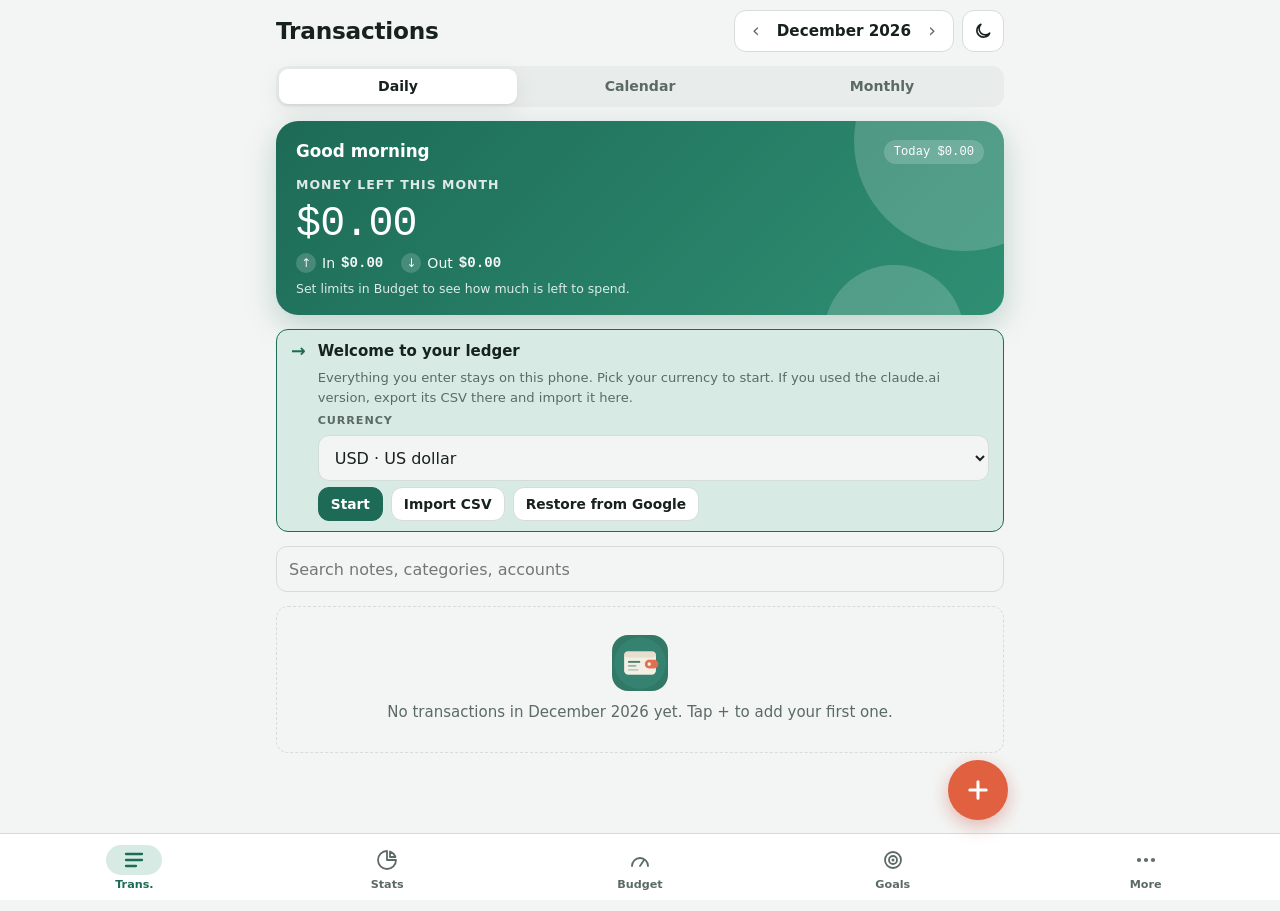
==== commit cfc56c8d: "v11: fingerprint (or Face ID) unlock alongside the PIN Uses a WebAuthn platform credential with user" ====
--- a/index.html
+++ b/index.html
@@ -81,6 +81,18 @@
       <div class="field" id="fTo" hidden><label class="label" for="tTo">To account</label><select id="tTo"></select></div>
     </div>
     <div class="field"><label class="label" for="tNote">Note</label><input id="tNote" maxlength="120" placeholder="e.g. Lunch with team"></div>
+    <div class="field" id="fReceipt"><span class="label">Receipt</span>
+      <div class="rc-actions" id="rcActions">
+        <button type="button" class="btn small rc-btn" id="rcTake"><svg viewBox="0 0 24 24" aria-hidden="true"><path d="M4 8h3l2-3h6l2 3h3v11H4z"/><circle cx="12" cy="13" r="3.5"/></svg>Take photo</button>
+        <button type="button" class="btn small rc-btn" id="rcChoose"><svg viewBox="0 0 24 24" aria-hidden="true"><rect x="4" y="5" width="16" height="14" rx="2"/><path d="M4 16l5-5 4 4 3-3 4 4"/></svg>Choose photo</button>
+      </div>
+      <div class="rc-preview" id="rcPreview" hidden>
+        <button type="button" class="rc-thumb" id="rcThumb" aria-label="View receipt full size"><img id="rcImg" alt="Receipt photo"></button>
+        <div class="rc-side"><span class="hint" id="rcInfo"></span><div class="acts" style="justify-content:flex-start"><button type="button" class="linkbtn" id="rcReplace">Replace</button><button type="button" class="linkbtn rc-remove" id="rcRemove">Remove</button></div></div>
+      </div>
+      <input type="file" id="rcCam" accept="image/*" capture="environment" hidden>
+      <input type="file" id="rcPick" accept="image/*" hidden>
+    </div>
     <div class="field" id="fRepeat"><label class="label" for="tRepeat">Repeat</label>
       <select id="tRepeat"><option value="">Never</option><option value="weekly">Every week</option><option value="biweekly">Every 2 weeks</option><option value="monthly">Every month</option><option value="yearly">Every year</option></select>
     </div>
@@ -129,6 +141,7 @@
     <div class="pin-dots" id="pinDots" aria-hidden="true"></div>
     <p class="hint" id="lockMsg">&nbsp;</p>
     <div class="pad" id="pad"></div>
+    <button class="bio-btn" id="bioBtn" type="button" hidden><svg viewBox="0 0 24 24" aria-hidden="true"><path d="M7.5 4.6A8 8 0 0 1 20 11v1.5"/><path d="M4.3 8.5A8 8 0 0 0 4 11v3"/><path d="M8 11a4 4 0 0 1 8 0v2a12 12 0 0 1-1.2 5.3"/><path d="M12 11v2.5a15 15 0 0 1-2.4 8"/><path d="M8 15.5a18 18 0 0 1-1.5 4.5"/><path d="M16 21a20 20 0 0 0 .9-3"/></svg><span>Use fingerprint</span></button>
     <button class="linkbtn" id="forgot">Forgot PIN?</button>
   </div>
 </div>
@@ -141,6 +154,11 @@
   </div>
 </div>
 
+<div class="viewer" id="viewer" hidden role="dialog" aria-modal="true" aria-label="Receipt photo">
+  <img id="viewerImg" alt="Receipt photo">
+  <button type="button" class="viewer-close" id="viewerClose">Close</button>
+</div>
+
 <div class="toasts" id="toasts" aria-live="polite"></div>
 <input type="file" id="fileIn" accept=".json,.csv,application/json,text/csv" hidden>
 <script src="app.js"></script>
--- a/styles.css
+++ b/styles.css
@@ -421,3 +421,23 @@
   .pick-grid .tile, .pick-chips .pchip { animation: rise .34s cubic-bezier(.2,.8,.2,1) both; animation-delay: calc(var(--i, 0) * 28ms); }
   .new-form { animation: rise .28s ease-out both; }
 }
+
+/* ---------- v8: receipts, Google backup ---------- */
+.rc-actions { display: flex; gap: 8px; flex-wrap: wrap; }
+.rc-btn { display: inline-flex; align-items: center; gap: 8px; }
+.rc-btn svg { width: 18px; height: 18px; fill: none; stroke: currentColor; stroke-width: 1.8; stroke-linecap: round; stroke-linejoin: round; }
+.rc-preview { display: flex; gap: 12px; align-items: center; }
+.rc-thumb { width: 76px; height: 76px; border-radius: 12px; overflow: hidden; border: 1px solid var(--line); padding: 0; background: var(--sunk); flex: none; }
+.rc-thumb img { width: 100%; height: 100%; object-fit: cover; display: block; }
+.rc-side { display: grid; gap: 2px; min-width: 0; }
+.rc-remove { color: var(--over); }
+.rc-ico { width: 14px; height: 14px; margin-left: 6px; vertical-align: -2px; fill: none; stroke: var(--muted); stroke-width: 2; stroke-linecap: round; stroke-linejoin: round; }
+.viewer { position: fixed; inset: 0; z-index: 90; background: rgba(0,0,0,.92); display: grid; place-items: center; padding: calc(56px + env(safe-area-inset-top, 0px)) 12px calc(20px + env(safe-area-inset-bottom, 0px)); }
+.viewer img { max-width: 100%; max-height: 100%; object-fit: contain; border-radius: 8px; }
+.viewer-close { position: fixed; top: calc(12px + env(safe-area-inset-top, 0px)); right: max(12px, env(safe-area-inset-right, 0px)); background: rgba(255,255,255,.16); color: #fff; border: 0; border-radius: 99px; padding: 8px 16px; font-weight: 600; }
+@media (prefers-reduced-motion: no-preference) { .viewer { animation: fade .18s ease-out; } .rc-preview { animation: rise .25s ease-out both; } }
+
+/* ---------- v11: fingerprint unlock ---------- */
+.bio-btn { display: inline-flex; align-items: center; gap: 10px; min-height: 48px; padding: 0 20px; border-radius: 99px; border: 1px solid var(--accent); background: var(--accent-soft); color: var(--accent); font-weight: 600; transition: transform .12s; }
+.bio-btn:active { transform: scale(.96); }
+.bio-btn svg { width: 26px; height: 26px; fill: none; stroke: currentColor; stroke-width: 1.7; stroke-linecap: round; }
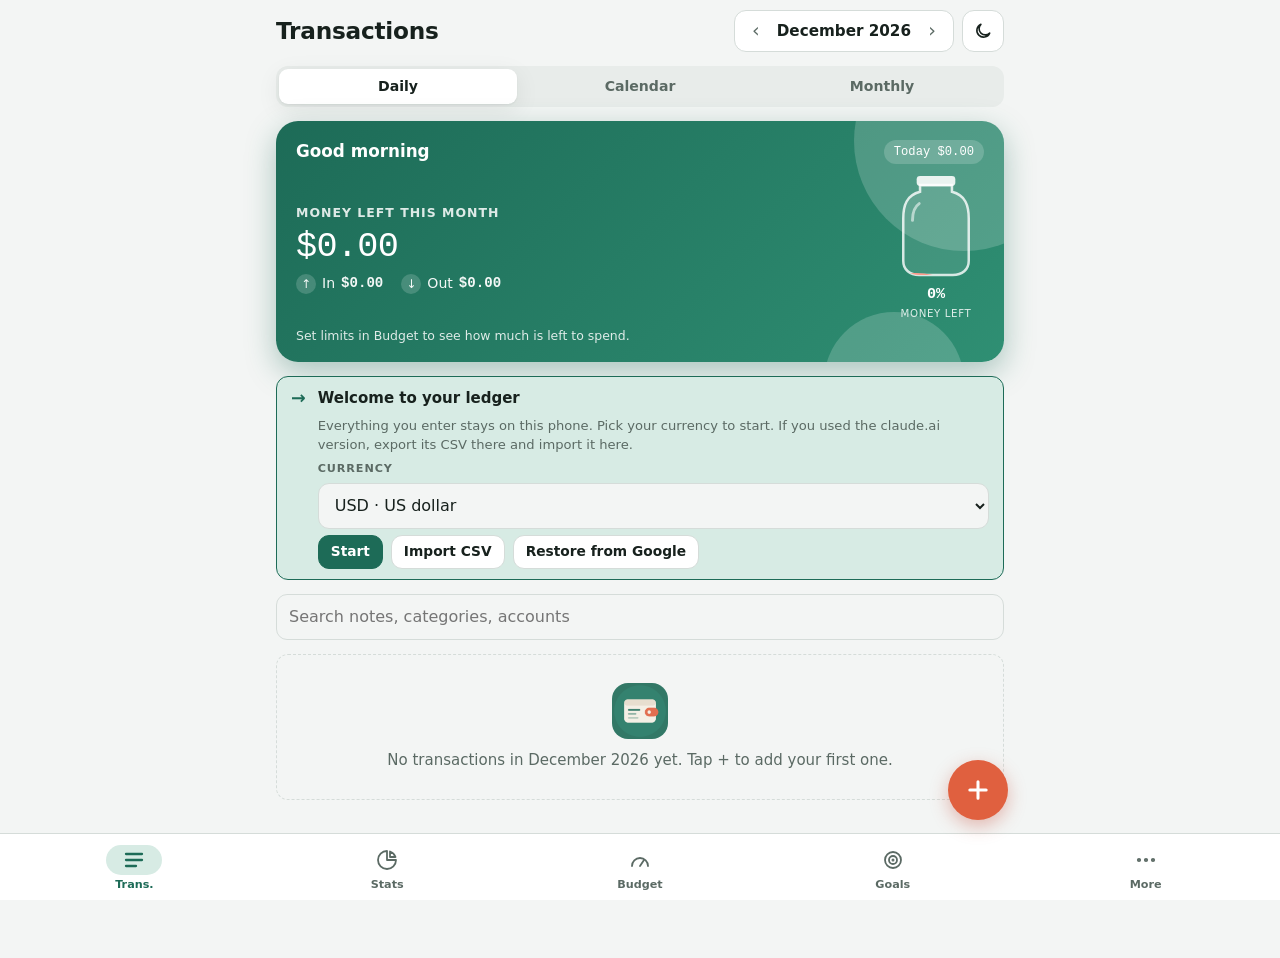
==== commit 3796ef2f: "v13: money jar, calculator keypad, colour themes - Money jar on the summary card: an SVG jar whose l" ====
--- a/index.html
+++ b/index.html
@@ -19,6 +19,7 @@
 <script>
   // Apply the saved theme before first paint so there is no flash.
   try { var t = localStorage.getItem('ledger-theme'); if (t === 'light' || t === 'dark') document.documentElement.setAttribute('data-theme', t); } catch (e) {}
+  try { var a = localStorage.getItem('ledger-accent'); if (/^(ocean|sunset|kente|plum)$/.test(a)) document.documentElement.setAttribute('data-accent', a); } catch (e) {}
 </script>
 </head>
 <body>
@@ -69,7 +70,12 @@
     </div>
     <div class="row2">
       <div class="field"><label class="label" for="tDate">Date</label><input id="tDate" type="date" required></div>
-      <div class="field"><label class="label" for="tAmount">Amount</label><input id="tAmount" class="amount" inputmode="decimal" placeholder="0.00" required></div>
+      <div class="field"><label class="label" for="tAmount">Amount</label><input id="tAmount" class="amount" inputmode="none" placeholder="0.00" autocomplete="off" required></div>
+    </div>
+    <div class="calc" id="calc" hidden>
+      <div class="calc-expr num" id="calcExpr" aria-live="polite"></div>
+      <div class="calc-quick" id="calcQuick"></div>
+      <div class="calc-keys" id="calcKeys"></div>
     </div>
     <div class="field" id="fPick"><span class="label">Category</span>
       <button type="button" class="pick-btn" id="pickBtn" aria-haspopup="dialog"><span class="avatar" id="pickAv" aria-hidden="true"></span><span class="pick-txt"><b id="pickName"></b><small id="pickSub"></small></span><span class="chev" aria-hidden="true">›</span></button>
--- a/styles.css
+++ b/styles.css
@@ -441,3 +441,90 @@
 .bio-btn { display: inline-flex; align-items: center; gap: 10px; min-height: 48px; padding: 0 20px; border-radius: 99px; border: 1px solid var(--accent); background: var(--accent-soft); color: var(--accent); font-weight: 600; transition: transform .12s; }
 .bio-btn:active { transform: scale(.96); }
 .bio-btn svg { width: 26px; height: 26px; fill: none; stroke: currentColor; stroke-width: 1.7; stroke-linecap: round; }
+
+/* ---------- v12: monthly report ---------- */
+.report-head .panel-head { align-items: flex-start; }
+.findings { list-style: none; padding: 0; margin: 0; display: grid; gap: 10px; }
+.findings li { position: relative; padding-left: 20px; line-height: 1.45; }
+.findings li::before { content: ""; position: absolute; left: 2px; top: .5em; width: 9px; height: 9px; border-radius: 50%; background: var(--accent); }
+.findings li.good::before { background: var(--ok); } .findings li.bad::before { background: var(--over); }
+.cmp-list { display: grid; }
+.cmp { display: grid; gap: 5px; padding: 11px 0; border-top: 1px solid var(--line); }
+.cmp:first-child { border-top: 0; }
+.cmp-top { display: flex; align-items: center; gap: 10px; }
+.cmp-name { flex: 1; min-width: 0; display: flex; align-items: center; gap: 8px; font-weight: 600; overflow-wrap: anywhere; }
+.cmp-top b { font-weight: 600; }
+.chg { font-size: .74rem; font-weight: 700; padding: 2px 8px; border-radius: 99px; background: var(--sunk); color: var(--muted); font-family: var(--f-mono); }
+.chg.bad { background: var(--over-soft); color: var(--over); } .chg.good { background: var(--accent-soft); color: var(--ok); }
+.cmp-bars { display: grid; gap: 3px; }
+.cmp-bars i { display: block; height: 8px; border-radius: 4px; min-width: 2px; }
+.cmp-bars i.then { height: 5px; background: var(--line); }
+.cmp-sub { font-size: .76rem; color: var(--muted); }
+.legend-inline .swatch.dash { background: transparent !important; border: 1.5px dashed var(--muted); }
+@media (prefers-reduced-motion: no-preference) { #main.enter .cmp-bars i { animation: grow .8s cubic-bezier(.2,.8,.2,1) both; transform-origin: left center; } }
+.findings li.good, .findings li.bad { color: var(--fg); }
+
+/* ---------- v13: money jar ---------- */
+.hero { box-shadow: 0 10px 30px rgba(29,107,87,.25); box-shadow: 0 10px 30px color-mix(in srgb, var(--hero-a) 35%, transparent); }
+.hero-main { display: grid; grid-template-columns: minmax(0, 1fr) 96px; gap: 10px; align-items: center; }
+.hero-text { display: grid; gap: 6px; min-width: 0; }
+.jar-btn { --liquid: #7fe0b8; --liquid-back: #4fbf94; background: none; border: 0; padding: 0; color: inherit; display: grid; justify-items: center; gap: 0; cursor: pointer; -webkit-tap-highlight-color: transparent; }
+.jar-btn.warn { --liquid: #ffd27a; --liquid-back: #e9ac3f; }
+.jar-btn.over { --liquid: #ff9b8b; --liquid-back: #e7604d; }
+.jar { width: 84px; height: auto; display: block; overflow: visible; }
+.jar-glass { fill: rgba(255,255,255,.10); stroke: rgba(255,255,255,.80); stroke-width: 3; }
+.jar-lid { fill: rgba(255,255,255,.88); }
+.jar-shine { fill: none; stroke: rgba(255,255,255,.55); stroke-width: 3.5; stroke-linecap: round; }
+.jar-wave.front path { fill: var(--liquid); }
+.jar-wave.back path { fill: var(--liquid-back); opacity: .75; }
+.jar-bubble { fill: rgba(255,255,255,.55); }
+.jar-pct { font-size: .95rem; font-weight: 600; margin-top: 2px; }
+.jar-cap { font-size: .64rem; opacity: .85; text-transform: uppercase; letter-spacing: .06em; }
+.jar-btn:active .jar { transform: scale(.95); }
+.jar { transition: transform .15s ease; }
+@media (prefers-reduced-motion: no-preference) {
+  .jar-wave.front { animation: wave 3.2s linear infinite; }
+  .jar-wave.back { animation: wave 5.5s linear infinite reverse; }
+  .jar-bubble { animation: bubble 3.6s ease-in infinite; }
+  .jar-bubble.b2 { animation-duration: 4.4s; animation-delay: 1.2s; }
+  .jar-bubble.b3 { animation-duration: 5.2s; animation-delay: 2.3s; }
+}
+@keyframes wave { from { transform: translateX(0); } to { transform: translateX(100px); } }
+@keyframes bubble { 0% { transform: translateY(0); opacity: 0; } 15% { opacity: 1; } 100% { transform: translateY(-62px); opacity: 0; } }
+
+/* ---------- v13: calculator keypad ---------- */
+.sheet .amount { caret-color: transparent; cursor: pointer; }
+.calc { display: grid; gap: 8px; background: var(--sunk); border-radius: 16px; padding: 10px; }
+.calc-expr { min-height: 22px; display: flex; justify-content: space-between; align-items: baseline; gap: 10px; padding: 0 4px; font-size: .95rem; }
+.calc-expr .calc-sum { color: var(--muted); overflow-wrap: anywhere; min-width: 0; }
+.calc-expr b { color: var(--fg); white-space: nowrap; }
+.calc-quick { display: flex; gap: 6px; flex-wrap: wrap; }
+.calc-chip { flex: 1; min-width: 0; min-height: 34px; border-radius: 99px; border: 1px solid var(--line); background: var(--surface); font-size: .82rem; font-weight: 600; color: var(--accent); }
+.calc-keys { display: grid; grid-template-columns: repeat(4, minmax(0, 1fr)); gap: 6px; }
+.ck { min-height: 50px; border-radius: 12px; border: 0; background: var(--surface); font-size: 1.35rem; font-family: var(--f-display); font-weight: 500; box-shadow: 0 1px 0 var(--line); transition: transform .08s, background .15s; }
+.ck:active { transform: scale(.94); background: var(--accent-soft); }
+.ck.op { background: var(--accent-soft); color: var(--accent); font-weight: 700; }
+.ck.del, .ck.clr { color: var(--muted); font-size: 1.1rem; }
+.ck.done { grid-column: span 2; background: var(--accent); color: var(--accent-ink); font-size: 1rem; font-weight: 700; }
+
+/* ---------- v13: colour themes ---------- */
+.swatches { display: grid; grid-template-columns: repeat(5, minmax(0, 1fr)); gap: 8px; }
+.acc-sw { display: grid; justify-items: center; gap: 6px; padding: 10px 4px; border-radius: 14px; border: 1px solid var(--line); background: var(--surface); font-size: .74rem; font-weight: 600; color: var(--muted); }
+.acc-sw i { width: 34px; height: 34px; border-radius: 50%; display: block; box-shadow: inset 0 0 0 2px rgba(255,255,255,.35); }
+.acc-sw[aria-pressed="true"] { border-color: var(--accent); color: var(--fg); box-shadow: 0 0 0 2px var(--accent); }
+@media (max-width: 380px) { .swatches { grid-template-columns: repeat(3, minmax(0, 1fr)); } }
+:root[data-accent="ocean"] { --accent: #1f5fae; --accent-ink: #ffffff; --accent-soft: #dbe7f7; --hero-a: #1f5fae; --hero-b: #3a8fd0; }
+:root[data-accent="sunset"] { --accent: #c2502a; --accent-ink: #ffffff; --accent-soft: #f9e2d8; --hero-a: #c2502a; --hero-b: #e39a3b; }
+:root[data-accent="kente"] { --accent: #9a6700; --accent-ink: #ffffff; --accent-soft: #f5e9cc; --hero-a: #b07a0a; --hero-b: #1f6b3a; }
+:root[data-accent="plum"] { --accent: #7a3d8f; --accent-ink: #ffffff; --accent-soft: #efdff4; --hero-a: #6b2f80; --hero-b: #b0538f; }
+@media (prefers-color-scheme: dark) {
+  :root[data-accent="ocean"]:not([data-theme="light"]) { --accent: #79acf2; --accent-ink: #0a1a30; --accent-soft: #172a44; --hero-a: #1c3f6e; --hero-b: #122843; }
+  :root[data-accent="sunset"]:not([data-theme="light"]) { --accent: #f2916a; --accent-ink: #2a0f05; --accent-soft: #3a1d14; --hero-a: #6e2c18; --hero-b: #4a2410; }
+  :root[data-accent="kente"]:not([data-theme="light"]) { --accent: #e7b745; --accent-ink: #2a1d00; --accent-soft: #33280f; --hero-a: #5e4100; --hero-b: #123f27; }
+  :root[data-accent="plum"]:not([data-theme="light"]) { --accent: #cf98e3; --accent-ink: #24102c; --accent-soft: #2e1a36; --hero-a: #42204f; --hero-b: #2a1230; }
+}
+:root[data-accent="ocean"][data-theme="dark"] { --accent: #79acf2; --accent-ink: #0a1a30; --accent-soft: #172a44; --hero-a: #1c3f6e; --hero-b: #122843; }
+:root[data-accent="sunset"][data-theme="dark"] { --accent: #f2916a; --accent-ink: #2a0f05; --accent-soft: #3a1d14; --hero-a: #6e2c18; --hero-b: #4a2410; }
+:root[data-accent="kente"][data-theme="dark"] { --accent: #e7b745; --accent-ink: #2a1d00; --accent-soft: #33280f; --hero-a: #5e4100; --hero-b: #123f27; }
+:root[data-accent="plum"][data-theme="dark"] { --accent: #cf98e3; --accent-ink: #24102c; --accent-soft: #2e1a36; --hero-a: #42204f; --hero-b: #2a1230; }
+.hero-main .hero-big { font-size: clamp(1.35rem, 7vw, 2.2rem); white-space: nowrap; overflow-wrap: normal; }
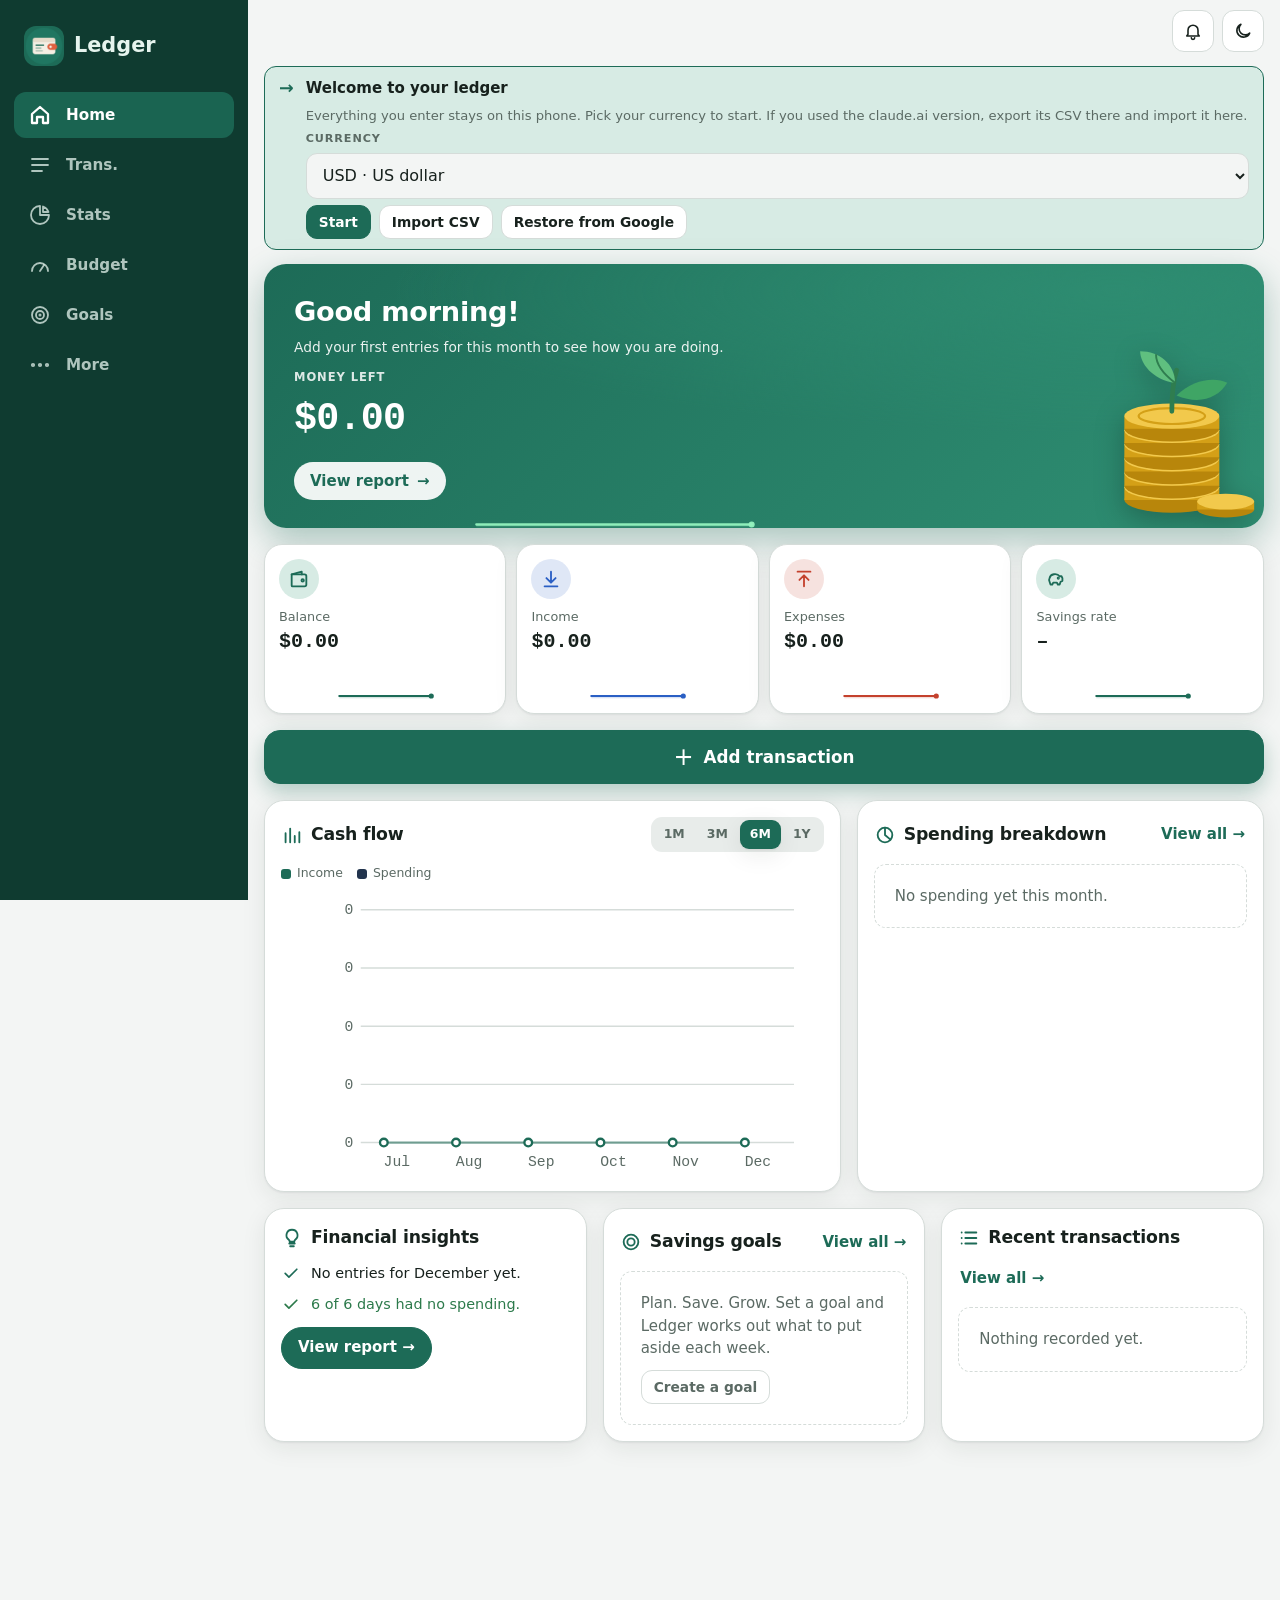
==== commit 34f04eae: "v14: Home dashboard, alerts bell, sidebar on wide screens - New first tab, Home: greeting card with " ====
--- a/index.html
+++ b/index.html
@@ -25,13 +25,14 @@
 <body>
 <div class="app">
   <header class="top">
-    <h1 id="viewTitle">Transactions</h1>
+    <div class="brand-row"><img class="brand-mark" src="icons/icon-192.png" alt="" width="34" height="34"><h1 id="viewTitle">Ledger</h1></div>
     <div class="top-right">
       <div class="month" id="monthSwitch" role="group" aria-label="Period">
         <button id="prev" aria-label="Previous">‹</button>
         <span id="periodLabel" aria-live="polite"></span>
         <button id="next" aria-label="Next">›</button>
       </div>
+      <button class="theme-btn bell-btn" id="bellBtn" type="button" aria-label="Alerts" hidden><svg viewBox="0 0 24 24" aria-hidden="true"><path d="M6 16V11a6 6 0 0 1 12 0v5l1.5 2h-15z"/><path d="M10 20a2 2 0 0 0 4 0"/></svg><span class="bell-count" id="bellCount" hidden></span></button>
       <button class="theme-btn" id="themeBtn" type="button" aria-label="Switch theme"></button>
     </div>
   </header>
@@ -54,6 +55,8 @@
 <button class="fab" id="fab" aria-label="Add a transaction"><svg viewBox="0 0 24 24" aria-hidden="true"><path d="M12 5v14M5 12h14"/></svg></button>
 
 <nav class="bottom" id="bottomNav" aria-label="Sections">
+  <div class="side-brand"><img src="icons/icon-192.png" alt="" width="40" height="40"><b>Ledger</b></div>
+  <button data-tab="home"><svg viewBox="0 0 24 24" aria-hidden="true"><path d="M4 11l8-7 8 7v9h-5v-6H9v6H4z"/></svg><span>Home</span></button>
   <button data-tab="trans"><svg viewBox="0 0 24 24" aria-hidden="true"><path d="M4 6h16M4 12h16M4 18h10"/></svg><span>Trans.</span></button>
   <button data-tab="stats"><svg viewBox="0 0 24 24" aria-hidden="true"><path d="M12 3a9 9 0 1 0 9 9h-9z"/><path d="M15 3.5A9 9 0 0 1 20.5 9H15z"/></svg><span>Stats</span></button>
   <button data-tab="budget"><svg viewBox="0 0 24 24" aria-hidden="true"><path d="M4 18a8 8 0 1 1 16 0"/><path d="M12 18l4-6"/></svg><span>Budget</span></button>
--- a/styles.css
+++ b/styles.css
@@ -528,3 +528,115 @@
 :root[data-accent="kente"][data-theme="dark"] { --accent: #e7b745; --accent-ink: #2a1d00; --accent-soft: #33280f; --hero-a: #5e4100; --hero-b: #123f27; }
 :root[data-accent="plum"][data-theme="dark"] { --accent: #cf98e3; --accent-ink: #24102c; --accent-soft: #2e1a36; --hero-a: #42204f; --hero-b: #2a1230; }
 .hero-main .hero-big { font-size: clamp(1.35rem, 7vw, 2.2rem); white-space: nowrap; overflow-wrap: normal; }
+
+/* ---------- v14: Home dashboard ---------- */
+:root { --ink2: #22344d; --side: #0f3b30; --side-ink: #e6f4ee; }
+@media (prefers-color-scheme: dark) { :root:not([data-theme="light"]) { --ink2: #9fb4d6; --side: #0b1a16; } }
+:root[data-theme="dark"] { --ink2: #9fb4d6; --side: #0b1a16; }
+.brand-row { display: flex; align-items: center; gap: 10px; min-width: 0; }
+.brand-mark { display: none; border-radius: 10px; }
+.top.is-home .brand-mark { display: block; }
+.bell-btn { position: relative; }
+.bell-count { position: absolute; top: -4px; right: -4px; min-width: 18px; height: 18px; padding: 0 5px; border-radius: 99px; background: var(--over); color: #fff; font-size: .68rem; font-weight: 700; display: grid; place-items: center; border: 2px solid var(--bg); }
+.alert-list { display: grid; gap: 8px; }
+.alert-item { display: grid; grid-template-columns: 12px minmax(0, 1fr) auto; gap: 10px; align-items: center; padding: 12px 14px; border-radius: 12px; border: 1px solid var(--line); background: var(--surface); text-align: left; }
+.alert-item .dot { width: 10px; height: 10px; border-radius: 50%; background: var(--accent); }
+.alert-item.over .dot { background: var(--over); } .alert-item.warn .dot { background: var(--warn); }
+.alert-item .chev { color: var(--muted); font-size: 1.3rem; }
+
+.home-grid { gap: 14px; }
+.home-hero { position: relative; overflow: hidden; border-radius: 22px; padding: 20px 20px 18px; color: var(--hero-ink); background: radial-gradient(120% 90% at 85% 10%, color-mix(in srgb, var(--hero-b) 70%, transparent), transparent 60%), linear-gradient(135deg, var(--hero-a), var(--hero-b)); box-shadow: 0 12px 34px color-mix(in srgb, var(--hero-a) 35%, transparent); min-height: 210px; }
+.home-hero .hh-text { position: relative; z-index: 2; display: grid; gap: 4px; max-width: 64%; }
+.home-hero h2 { font-size: clamp(1.25rem, 5.5vw, 1.7rem); color: inherit; }
+.hh-msg { font-size: .86rem; opacity: .9; margin-bottom: 8px; }
+.hh-label { font-size: .72rem; text-transform: uppercase; letter-spacing: .08em; opacity: .85; font-weight: 600; }
+.hh-big { font-size: clamp(1.6rem, 8vw, 2.4rem); font-weight: 600; letter-spacing: -0.02em; white-space: nowrap; }
+.hh-big.neg { color: #ffd0c8; }
+.hh-delta { font-size: .85rem; font-weight: 600; } .hh-delta.up { color: #b9f5cf; } .hh-delta.down { color: #ffc9bf; }
+.hh-btn { justify-self: start; margin-top: 10px; display: inline-flex; gap: 8px; align-items: center; min-height: 38px; padding: 0 16px; border-radius: 99px; border: 0; background: rgba(255,255,255,.92); color: var(--hero-a); font-weight: 700; }
+.hero-art { position: absolute; right: -6px; bottom: 6px; width: 46%; max-width: 190px; z-index: 1; filter: drop-shadow(0 8px 14px rgba(0,0,0,.25)); }
+.hh-spark { position: absolute; left: 0; right: 30%; bottom: 0; z-index: 0; opacity: .9; }
+.hh-spark .spark { width: 100%; height: 70px; }
+@media (prefers-reduced-motion: no-preference) { .hero-art .sprout { transform-origin: 58px 40px; animation: sway 4s ease-in-out infinite; } }
+@keyframes sway { 0%, 100% { transform: rotate(-3deg); } 50% { transform: rotate(3deg); } }
+
+.home-kpis { display: grid; grid-template-columns: repeat(2, minmax(0, 1fr)); gap: 10px; }
+.hk { background: var(--surface); border: 1px solid var(--line); border-radius: 18px; padding: 14px; display: grid; gap: 8px; min-width: 0; box-shadow: var(--shadow); }
+.hk-ico { width: 40px; height: 40px; border-radius: 50%; display: grid; place-items: center; }
+.hk-ico.t-acc { background: var(--accent-soft); color: var(--accent); }
+.hk-ico.t-inc { background: color-mix(in srgb, var(--inc) 15%, transparent); color: var(--inc); }
+.hk-ico.t-exp { background: color-mix(in srgb, var(--exp) 15%, transparent); color: var(--exp); }
+.ico-svg { width: 22px; height: 22px; fill: none; stroke: currentColor; stroke-width: 2; stroke-linecap: round; stroke-linejoin: round; flex: none; }
+.hk-txt { display: grid; gap: 1px; min-width: 0; }
+.hk-label { font-size: .8rem; color: var(--muted); }
+.hk-val { font-size: clamp(1rem, 4.6vw, 1.25rem); font-weight: 600; overflow-wrap: anywhere; }
+.hk-delta { font-size: .78rem; font-weight: 700; color: var(--muted); }
+.hk-delta.good { color: var(--ok); } .hk-delta.bad { color: var(--over); }
+.spark { width: 100%; height: 34px; display: block; }
+.home-add { width: 100%; min-height: 54px; border-radius: 16px; font-size: 1.05rem; display: inline-flex; align-items: center; justify-content: center; gap: 10px; box-shadow: 0 8px 20px color-mix(in srgb, var(--accent) 30%, transparent); }
+.home-add .plus { font-size: 1.5rem; line-height: 1; font-weight: 400; }
+.home-card { border-radius: 20px; box-shadow: var(--shadow); }
+.hc-title { display: flex; align-items: center; gap: 8px; }
+.hc-title .ico-svg { color: var(--accent); }
+.seg.mini button { padding: 5px 10px; font-size: .78rem; }
+.seg.mini button[aria-pressed="true"] { background: var(--accent); color: var(--accent-ink); }
+.hd-body { display: grid; grid-template-columns: 150px minmax(0, 1fr); gap: 14px; align-items: center; }
+.hd-body .donut { max-width: 150px; }
+.hd-legend { display: grid; gap: 7px; min-width: 0; }
+.hd-row { display: grid; grid-template-columns: 10px minmax(0, 1fr) auto; gap: 8px; align-items: center; font-size: .86rem; }
+.hd-row .nm { overflow: hidden; text-overflow: ellipsis; white-space: nowrap; }
+.hi-list { list-style: none; margin: 0; padding: 0; display: grid; gap: 10px; }
+.hi-list li { display: grid; grid-template-columns: 22px minmax(0, 1fr); gap: 8px; font-size: .9rem; line-height: 1.45; }
+.hi-list .tick { color: var(--ok); width: 20px; height: 20px; }
+.hi-list li.bad .tick { color: var(--over); } .hi-list li.info .tick { color: var(--accent); }
+.hi-btn { justify-self: start; border-radius: 99px; }
+.hg-list { display: grid; gap: 14px; }
+.hg { display: grid; grid-template-columns: 44px minmax(0, 1fr); gap: 12px; align-items: center; }
+.hg-ico { width: 44px; height: 44px; border-radius: 14px; display: grid; place-items: center; font-weight: 700; color: var(--c); background: var(--sunk); background: color-mix(in srgb, var(--c) 16%, transparent); font-family: var(--f-display); }
+.hg-main { display: grid; gap: 5px; min-width: 0; }
+.hg-top { display: flex; justify-content: space-between; gap: 10px; } .hg-top b { overflow-wrap: anywhere; }
+.hg-sub { display: flex; justify-content: space-between; gap: 10px; font-size: .78rem; color: var(--muted); flex-wrap: wrap; }
+.hr-list { display: grid; }
+.hr { display: grid; grid-template-columns: 38px minmax(0, 1fr) auto; gap: 12px; align-items: center; padding: 10px 0; border: 0; border-top: 1px solid var(--line); background: none; text-align: left; width: 100%; }
+.hr:first-child { border-top: 0; }
+.hr-main, .hr-right { display: grid; gap: 1px; min-width: 0; }
+.hr-main b { font-weight: 600; overflow: hidden; text-overflow: ellipsis; white-space: nowrap; }
+.hr-main span, .hr-right span { font-size: .76rem; color: var(--muted); }
+.hr-right { text-align: right; }
+
+/* bottom nav with six tabs */
+.bottom { grid-template-columns: repeat(6, 1fr); }
+.bottom .side-brand { display: none; }
+.bottom button span { font-size: .66rem; }
+.bottom .ico { width: 48px; }
+
+/* ---------- v14: wide screens get a sidebar and a dashboard grid ---------- */
+@media (min-width: 1000px) {
+  body { padding-left: 248px; }
+  .app { max-width: 1180px; }
+  .bottom { top: 0; bottom: 0; left: 0; right: auto; width: 248px; display: flex; flex-direction: column; gap: 4px; padding: 22px 14px; background: var(--side); border: 0; }
+  .bottom .side-brand { display: flex; align-items: center; gap: 10px; color: var(--side-ink); font-family: var(--f-display); font-size: 1.3rem; padding: 4px 10px 22px; }
+  .bottom .side-brand img { border-radius: 12px; }
+  .bottom button { height: 46px; display: flex; align-items: center; justify-content: flex-start; gap: 12px; padding: 0 12px; border-radius: 12px; color: color-mix(in srgb, var(--side-ink) 75%, transparent); font-size: .95rem; }
+  .bottom button span { font-size: .95rem; }
+  .bottom .ico { width: 28px; height: 28px; background: none !important; }
+  .bottom button[aria-current="page"] { background: color-mix(in srgb, var(--accent) 85%, #000 0%); color: #fff; }
+  .bottom button:hover { background: rgba(255,255,255,.08); }
+  .fab { right: 32px; }
+  .home-grid { display: grid; grid-template-columns: repeat(12, minmax(0, 1fr)); gap: 16px; }
+  .home-grid > * { grid-column: span 12; }
+  .home-hero { min-height: 230px; padding: 28px 30px; }
+  .home-hero .hh-text { max-width: 52%; }
+  .home-kpis { grid-template-columns: repeat(4, minmax(0, 1fr)); }
+  .home-add { grid-column: span 12; }
+  .hc-cash { grid-column: span 7; } .hc-donut { grid-column: span 5; }
+  .hc-insights { grid-column: span 4; } .hc-goals { grid-column: span 4; } .hc-recent { grid-column: span 4; }
+}
+@media (min-width: 1000px) and (max-width: 1250px) { .hc-insights, .hc-goals { grid-column: span 6; } .hc-recent { grid-column: span 12; } }
+@media (max-width: 380px) { .hd-body { grid-template-columns: minmax(0, 1fr); justify-items: center; } .home-hero .hh-text { max-width: 70%; } }
+.home-card { align-content: start; }
+@media (min-width: 1000px) {
+  .hc-cash .chart svg { max-height: 280px; width: 100%; }
+  .hd-body { grid-template-columns: 170px minmax(0, 1fr); } .hd-body .donut { max-width: 170px; }
+  .top.is-home .brand-row { visibility: hidden; }
+}
